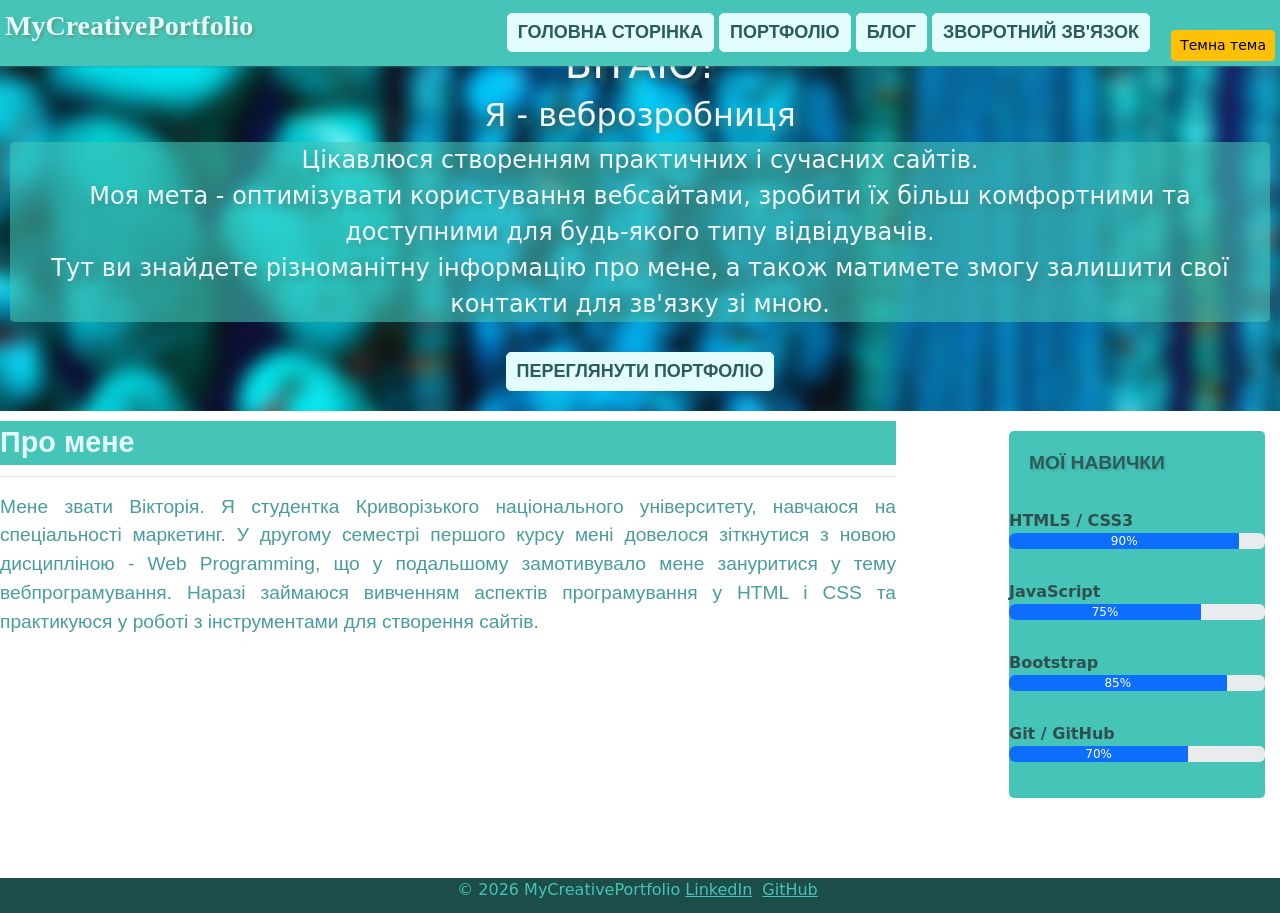
==== index.html @ a7bdbd1d "creativeportfoliojava" ====
<!DOCTYPE html>
<html lang="ua">
<head>
    <meta charset="utf-8">
    <meta name="author" content="Волкова Вікторія Григорівна">
    <meta name="description" content="Мій перший вебсайт-портфоліо">
    <meta name="keywords" content="Перший вебсайт, веброзробник початківець, вебпортфоліо, креативне портфоліо">
    <title>CreativePotfolio</title>
    <link href="https://cdn.jsdelivr.net/npm/bootstrap@5.3.0/dist/css/bootstrap.min.css" rel="stylesheet">
    <link rel="stylesheet" href="css/style.css">
</head>
<body>
    <div id="loader" class="loader-container">
        <div class="spinner"></div>
        <p>Завантаження...</p>
    </div>
    <div class="wrapper">
        <header>
            <span class="logo">MyCreativePortfolio</span>
            <nav>
                <a href="index.html" target="_self" class="firstbutton">Головна сторінка</a>
                <a href="portfolio.html" target="_self" class="secondbutton">Портфоліо</a>
                <a href="blog.html" target="_self" class="thirdbutton">Блог</a>
                <a href="contact.html" target="_self" class="fourthbutton">Зворотний зв'язок</a>
                <button id="themeToggle" class="btn btn-warning btn-sm ms-3">Темна тема</button>
            </nav>
        </header>

        <main>
            <h1>Вітаю!</h1>
            <h2>Я - веброзробниця</h2>
            <div class="maininfo"> Цікавлюся створенням практичних і сучасних сайтів. <br> Моя мета - оптимізувати користування вебсайтами, зробити їх більш комфортними та доступними для будь-якого типу відвідувачів. <br> Тут ви знайдете різноманітну інформацію про мене, а також матимете змогу залишити свої контакти для зв'язку зі мною.</div>
            <a href="portfolio.html" target="_self" class="fifthbutton">Переглянути портфоліо</a>
        </main>
        <div class="myskills">
            <h3 class="firstp">Мої навички</h3>
            <div id="skillsList"></div>
        </div>

        <div class="firstelement">
            <p class="thirdp">Про мене</p>
            <hr>
            <p class="abtmeparagraph">Мене звати Вікторія. Я студентка Криворізького національного університету, навчаюся на спеціальності маркетинг.
У другому семестрі першого курсу мені довелося зіткнутися з новою дисципліною - Web Programming, що у подальшому замотивувало мене зануритися у тему вебпрограмування.
Наразі займаюся вивченням аспектів програмування у HTML і CSS та практикуюся у роботі з інструментами для створення сайтів.</p>
        </div>
    </div>

    <div class="popup-banner">
        <p>Доступні оновлення на сторінці портфоліо!</p>
        <a href="portfolio.html" class="popup-btn">Переглянути</a>
    </div>
    <footer>
    <p class="copyright">&copy; 2026 MyCreativePortfolio</p>
    <p class="links"><a href="https://ua.linkedin.com/in/viktoria-volkova-a5588b3b1">LinkedIn</a></p>
    <p class="links"><a href="https://github.com/vivicavolkova990">GitHub</a></p>
    </footer>
    <button id="scrollTopBtn" class="scroll-top-btn" title="Прокрутити нагору">↑</button>
    <script src="https://cdn.jsdelivr.net/npm/bootstrap@5.3.0/dist/js/bootstrap.bundle.min.js"></script>
    <script src="js/main.js"></script>
</body>
</html>
---- css/style.css ----
html, body {
    height: 100%;
    margin: 0;
}
body{
    background-color: rgb(237, 252, 253);
    display: flex;
    flex-direction: column;
}
.wrapper{
    flex: 1;
}
header{
    background-color: rgb(70, 196, 183);
    justify-content: space-between;
    display: flex;
    position: fixed;
    width: 100%;
    top: -10px;
    left: 0px;
    padding: 5px;
    margin: 10px 0px 20px;
    box-shadow: 1px 1px 2px  rgba(64, 131, 120, 0.582);
    z-index: 10;
}
.logo{
    font-family: 'Times New Roman', Times, serif;
    font-weight: bolder;
    font-size: 175%;
    color: rgb(227, 253, 255);
    text-shadow: 2px 2px 3px  rgba(100, 130, 90, 0.582);
    display: inline-block;
}
.firstbutton{
    border-radius: 5px;
    border-style:solid;
    border-width: 1.2px;
    border-color: rgb(227, 253, 255);
    background-color: rgb(227, 253, 255);
    color: rgb(43, 91, 91);
    text-decoration: none;
     font-family: 'Segoe UI', Tahoma, Geneva, Verdana, sans-serif;
     font-weight: bolder;
     font-size: large;
     text-transform: uppercase;
     padding: 5px 10px;   
    display: inline-block;
    transition: background-color 0.3s ease,
color 0.3s ease,
box-shadow 0.3s ease;
}
.firstbutton:hover{
    background: rgb(45, 117, 117);
    color: rgb(227, 253, 255);
    position: relative;
    top: 1px;
}
.firstbutton:active{
background-color: rgb(31, 51, 29);
transform: translateY(2px);
}
.secondbutton{
    border-radius: 5px;
    border-style:solid;
    border-width: 1.2px;
    border-color: rgb(227, 253, 255);
    background-color: rgb(227, 253, 255);
    color: rgb(43, 91, 91);
    text-decoration: none;
     font-family: 'Segoe UI', Tahoma, Geneva, Verdana, sans-serif;
     font-weight: bolder;
     font-size: large;
     text-transform: uppercase;
     padding: 5px 10px;   
    display: inline-block;
    transition: background-color 0.3s ease,
    color 0.3s ease,
    box-shadow 0.3s ease;
}
.secondbutton:hover{
    background: rgb(45, 117, 117);
    color: rgb(227, 253, 255);
    position: relative;
    top: 1px;
}
.secondbutton:active{
background-color: rgb(31, 51, 29);
transform: translateY(2px);
}
.thirdbutton{
    border-radius: 5px;
    border-style:solid;
    border-width: 1.2px;
    border-color: rgb(227, 253, 255);
    background-color: rgb(227, 253, 255);
    color: rgb(43, 91, 91);
    text-decoration: none;
     font-family: 'Segoe UI', Tahoma, Geneva, Verdana, sans-serif;
     font-weight: bolder;
     font-size: large;
     text-transform: uppercase;
     padding: 5px 10px;   
    display: inline-block;
    transition: background-color 0.3s ease,
    color 0.3s ease,
    box-shadow 0.3s ease;
}
.thirdbutton:hover{
    background: rgb(45, 117, 117);
    color: rgb(227, 253, 255);
    position: relative;
    top: 1px;
}
.thirdbutton:active{
background-color: rgb(31, 51, 29);
transform: translateY(2px);
}
.fourthbutton{
    border-radius: 5px;
    border-style:solid;
    border-width: 1.2px;
    border-color: rgb(227, 253, 255);
    background-color: rgb(227, 253, 255);
    color: rgb(43, 91, 91);
    text-decoration: none;
     font-family:'Segoe UI', Tahoma, Geneva, Verdana, sans-serif;
     font-weight: bolder;
     font-size: large;
     text-transform: uppercase;
     padding: 5px 10px;   
    display: inline-block;
    transition: background-color 0.3s ease,
    color 0.3s ease,
    box-shadow 0.3s ease;
}
.fourthbutton:hover{
    background: rgb(45, 117, 117);
    color: rgb(227, 253, 255);
    position: relative;
    top: 1px;
}
.fourthbutton:active{
background-color: rgb(31, 51, 29);
transform: translateY(2px);
}
main {
    position: relative;
    text-align: center;
    padding: 20px;
    margin: 20px -10px 20px;
    min-height: 35vh;
    overflow: hidden;
    flex: 1;
}
main::before {
    content: "";
    position: absolute;
    inset: 0;
    background-image: url("../images/background.jpg");
    background-size: cover;
    background-position: center;
    background-repeat: no-repeat;
    filter: blur(8px);
    transform: scale(1.1);
    z-index: -1;
}
h1{
    color: aliceblue;
    text-transform: uppercase;
    font-size: 250%;
    text-shadow: 5px 5px 5px  rgba(64, 131, 120, 0.582);
}
h2{
    color: aliceblue;
    font-size: 200%;
   text-shadow: 5px 5px 5px  rgba(64, 131, 120, 0.582);
}
.maininfo{
    color: aliceblue;
    background-color: rgba(70, 196, 183, 0.582);
    font-size: 150%;
   text-shadow: 5px 5px 5px  rgba(64, 131, 120, 0.582);   
   border-radius: 5px;
}
@keyframes fadeInDown {
0% {
opacity: 0;
transform: translateY(-30px);
}
100% {
opacity: 1;
transform: translateY(0);
}
}
main h1 {
animation: fadeInDown 1s ease-out;
}
main::before {
animation: fadeInDown 1s ease-out;   
}
main h2 {
animation: fadeInDown 1s ease-out 0.4s both;
}
.maininfo{
animation: fadeInDown 1s ease-out 0.6s both;
}
.fifthbutton{
animation: fadeInDown 1s ease-out 0.8s both;    
}
@keyframes fadeIn {
0% {
opacity: 0;
}
100% {
opacity: 100;
}
}
.myskills{
animation: fadeIn 1s ease-out 0.8s both;
}
.thirdp{
animation: fadeIn 1s ease-out 0.8s both;
}
.abtmeparagraph{
animation: fadeIn 1s ease-out 0.8s both;    
}

.fifthbutton{
    border-radius: 5px;
    border-style:solid;
    border-width: 1.2px;
    border-color: rgb(227, 253, 255);
    background-color: rgb(227, 253, 255);
    color: rgb(43, 91, 91);
    text-decoration: none;
     font-family: 'Segoe UI', Tahoma, Geneva, Verdana, sans-serif;
     font-weight: bolder;
     font-size: large;
     text-transform: uppercase;
     padding: 5px 10px;   
    display: inline-block;
    margin-top: 30px;
    transition: background-color 0.3s ease,
    color 0.3s ease,
    box-shadow 0.3s ease;
}
.fifthbutton:hover{
    background: rgb(45, 117, 117);
    color: rgb(227, 253, 255);
    position: relative;
    top: 1px;
}
.fifthbutton:active{
background-color: rgb(31, 51, 29);
transform: translateY(2px);
}
.myskills{  
    background-color: rgb(70, 196, 183);
    border-radius: 5px;
    width: fit-content;
    display: inline-block;
    float: right;
    margin: 0px 15px 10px;
    width: 20%;
    padding-bottom: 20px;
}  
.firstp{
color: rgb(43, 91, 91);
font-family: 'Segoe UI', Tahoma, Geneva, Verdana, sans-serif;
font-weight: bolder;
font-size: 120%;
text-shadow: 2px 2px 2px  rgba(64, 131, 120, 0.363);
margin: 20px 20px;
text-transform: uppercase;
}
.skill{
  color: rgb(227, 253, 255);
    font-family: "Times New Roman", Times, serif;
    font-size: normal;
    font-weight: bold;
    border-radius: 15px;
    background: rgb(43, 91, 91);
      padding: 5px 10px;
      margin: 10px;
    width: 100px;
    height: 20px;
        text-shadow: 2px 2px 4px rgba(2, 60, 51, 0.412);
    display:flex;
    transition: background-color 0.3s ease,
    color 0.3s ease,
    box-shadow 0.3s ease;
}
.skill:hover{
  background: rgb(227, 253, 255);
  color: rgb(43, 91, 91);
  box-shadow: none;
  position: relative;
  top: 1px;
}
.firstelement{
color: rgb(74, 156, 156);
font-family: 'Segoe UI', Tahoma, Geneva, Verdana, sans-serif;
font-weight: normal;
font-size: 120%;
display: inline-block;
width: 70%;
text-decoration: none;
text-align: justify;
}
.linkss{
    color:rgb(74, 156, 156) ;
}
.linkss:hover{
    color:rgb(38, 80, 80) ;
}
.thirdp{
color: rgb(227, 253, 255);
font-family: 'Segoe UI', Tahoma, Geneva, Verdana, sans-serif;
font-weight: bolder;
font-size: 150%;
margin-top: -10px;
margin-bottom: -5px;
background-color: rgb(70, 196, 183);
text-align: justify;
}
footer{
    background-color: rgb(28, 77, 72);
    color: rgb(70, 196, 183);
display: flex;
justify-content: center; 
margin-top: 70px;
margin-bottom: -10px;
height: 35px;
width: 100%;
}
footer a{
    color: rgb(70, 196, 183);
    margin: 5px 5px;
}
footer a:hover{
    color: rgb(0, 0, 0);
    top: 1;
}
.portfolio{
    width: 90%;
    max-width: 1100px;
    margin: 50px auto;
}
.portfolio h1{
    text-align: center;
    margin-bottom: 40px;
    color: rgb(43, 91, 91);
    text-shadow: 2px 2px 2px rgba(25, 54, 54, 0.375);
    animation: fadeInDown 1s ease-out 0.2s both;  
}
.card{
    display: flex;
    align-items: center;
    background: rgba(70, 196, 183, 0.304);
    border-radius: 15px;
    border-style: solid;
    border-width: 2px;
    border-color: aliceblue;
    overflow: hidden;
    box-shadow: 1px 2px 2px rgba(25, 54, 54, 0.375);
    margin-bottom: 30px;
    transition: transform 0.3s ease, box-shadow 0.3s ease;
    animation: fadeIn 1s ease-out 0.8s both;  
    
}
.card:hover{
   border-color: rgba(25, 54, 54, 0.375);
   transform: translateY(2px);
}
.card p{
color: rgb(25, 54, 54) ;
margin-left: 5px;
margin-top: -25px;
font-family: 'Segoe UI', Tahoma, Geneva, Verdana, sans-serif;
    font-weight: normal;
}
.card h2{
    text-align: left;
    color: rgb(43, 91, 91);
    text-shadow: 1px 2px rgba(25, 54, 54, 0.375);
    margin-left: 10px;
    font-family: 'Segoe UI', Tahoma, Geneva, Verdana, sans-serif;
    font-weight: bolder;
    text-transform: uppercase;
}
.card-image{
    width: 40%;
    height: 200px;
    background-size: cover;
    background-position: center;
    position:relative;
}
.overlay{
    position:absolute;
    top:0;
    left:0;
    width:100%;
    height:100%;
    display:flex;
    justify-content:center;
    align-items:center;
    background:rgba(0,0,0,0.4);
    opacity:0;
    transition:0.3s;
}

.card-image:hover .overlay{
    opacity:1;
}

.details-btn{
    background:#f4f8f9;
    padding:10px 20px;
    border-radius:8px;
    text-decoration:none;
    font-weight:bold;
    color: #092b22;
}
.details-btn:hover{
    background-color: #092b22;
    color: #f4f8f9;
    transform: translateY(2px);
}
.blog{
 background-image: url("../images/background1.png");
}

.dashboard{
 background-image: url("../images/background2.avif");
}

.artist{ 
    background-image: url("../images/background3.avif");
}
.card-content{
    width: 60%;
    padding: 30px;
}
.blog-section h1{
    text-align: center;
    margin-top: 60px;
    color: rgb(43, 91, 91);
    text-shadow: 2px 2px 2px rgba(25, 54, 54, 0.375);
    animation: fadeInDown 1s ease-out 0.2s both;  
}
.blog-section{
    padding: 50px 0px;
}
.blog-layout {
    display: flex;
    gap: 30px;
}
.posts{
    flex: 3;
}
.post-card{
    background: rgba(70, 196, 183, 0.304);
    border-radius: 15px;
    border-style: solid;
    border-width: 2px;
    border-color: aliceblue;
    padding: 25px;
    margin-bottom: 25px;
    box-shadow: 2px 2px 2px rgba(0,0,0,0.05);
    transition: transform 0.3s ease, box-shadow 0.3s ease;
    animation: fadeIn 1s ease-out 0.8s both;  
}
.post-card:hover{
    transform: translateY(-4px);
    box-shadow: 2px 2px 2px rgba(0,0,0,0.08);
    border-color: rgba(25, 54, 54, 0.375);
}
.post-card .date{
    font-size: 14px;
    color: rgb(97, 115, 109);
}
.post-card h2{
    margin: 10px 0;
    text-align: left;
    color: rgb(43, 91, 91);
    text-shadow: 1px 2px rgba(25, 54, 54, 0.375);
    font-family: 'Segoe UI', Tahoma, Geneva, Verdana, sans-serif;
    font-weight: bolder;

}
.post-card p{
    margin-bottom: 15px;
    line-height: 1.6;
    color: rgb(25, 54, 54);
}
.post-card a{
    text-decoration: none;
    color: #3b6ea5;
    font-weight: bold;
}
.sidebar{
    flex: 1;
}
.sidebar-card{
    background: rgb(43, 91, 91);
    color: aliceblue;
    padding: 20px;
    border-radius: 12px;
    border-style: solid;
    border-width: 2px;
    border-color: #092b22;
    margin-bottom: 25px;
    box-shadow: 0px 6px 15px rgba(24, 50, 43, 0.05);
    animation: fadeInDown 1s ease-out 0.8s both;  
}
.sidebar-card h3{
    margin-bottom: 15px;
    border-bottom: 2px solid #092b22;
    padding-bottom: 5px;
}
.sidebar-card ul{
    list-style: none;
}
.sidebar-card li{
    margin-bottom: 10px;
    color: rgb(177, 184, 189);
    cursor: pointer;
}
.sidebar-card li:hover{
    color: rgb(21, 44, 44);
    top: 1px;
}
.contact-section{
    text-align: center;
    padding: 50px 20px;
}
.contact-section h1{
     text-align: center;
    margin-top: 60px;
    color: rgb(43, 91, 91);
    text-shadow: 2px 2px 2px rgba(25, 54, 54, 0.375);
    animation: fadeInDown 1s ease-out 0.2s both;  
}
@keyframes fadeInUp {
0% {
opacity: 0;
transform: translateY(30px);
}
100% {
opacity: 100;
transform: translateY(0px);
}
}
.contact-card{
    background-color: #f4f8f9;
    max-width: 500px;
    margin: auto;
    padding: 30px;
    border-radius: 15px;
    box-shadow: 0 5px 15px rgba(0,0,0,0.1);
    animation: fadeInUp 1s ease;
}
form{
    display: flex;
    flex-direction: column;
    text-align: left;
}
label{
    margin-top: 15px;
    font-weight: bold;
    color: #2f4f4f;
}
input,
select,
textarea{
    margin-top: 5px;
    padding: 10px;
    border-radius: 8px;
    border: 1px solid #cfdede;
    font-size: 14px;
    transition: 0.3s;
}
input:focus,
select:focus,
textarea:focus{
    outline: none;
    border-color: #3fb3a9;
    box-shadow: 0 0 8px rgba(63,179,169,0.5);
}
textarea{
    resize: none;
    height: 100px;
}
button {
    margin-top: 25px;
    padding: 12px;
    background-color: #3fb3a9;
    color: white;
    border: none;
    border-radius: 10px;
    font-size: 16px;
    font-weight: bold;
    transition: 0.3s;
}
button:hover {
    background-color: #2f8f87;
    transform: translateY(-3px);
}
button:active {
       background-color: rgba(63,179,169,0.5); 
}
@keyframes popupShow {
0% { opacity: 0; transform: translateY(0px); }
15% { opacity: 0; transform: translateY(20px); }
85% { opacity: 1; transform: translateY(0); }
100% { opacity: 0; transform: translateY(20px); }
}
.popup-banner {
position: fixed;
bottom: 20px; left: 50%;
transform: translateX(-50%);
animation: popupShow 5s ease forwards;
    position: fixed;
    bottom: 25px;
    left: 0;
    right: 0;
    margin: auto;
    width: fit-content;
    transform: translateX(-50%);
    background: rgba(72, 179, 170, 0.95);
    color: white;
    padding: 15px 30px;
    border-radius: 12px;
    font-size: 16px;
    text-align: center;
    box-shadow: 0 6px 20px rgba(0,0,0,0.2);
    display: flex;
    align-items: center;
    gap: 15px;

}
.popup-btn{
    background: white;
    color: #2f6f73;
    padding: 6px 14px;
    border-radius: 6px;
    text-decoration: none;
    font-weight: bold;
    transition: 0.3s;
}
.popup-btn:hover{
    background: #0f2725;
    color: #f4f8f9;
    transform: translateY(2px);
}
body {
    background-color: #ffffff;
    color: #333333;
    transition: all 0.3s ease;
}
body.dark-theme {
    background-color: #1a1a1a;
    color: #ffffff;
}
body.dark-theme header {
    background-color: #2c2c2c !important;
}
body.dark-theme .card,
body.dark-theme .post-card,
body.dark-theme .contact-card,
body.dark-theme .sidebar-card {
    background-color: #2c2c2c;
    color: #ffffff;
    border-color: #444;
}
body.dark-theme footer {
    background-color: #2c2c2c !important;
}
body.dark-theme .firstbutton,
body.dark-theme .secondbutton,
body.dark-theme .thirdbutton,
body.dark-theme .fourthbutton,
body.dark-theme .fifthbutton {
    background-color: #444;
    border-color: #666;
    color: #eee;
}
body.dark-theme .firstbutton:hover{
    background-color: #666;
    color: #fff;
}
body.dark-theme .skill {
    background-color: #444;
    color: #eee;
}
body.dark-theme .error-message {
    color: #ff6b6b;
}

.scroll-top-btn {
    position: fixed;
    bottom: 30px;
    right: 30px;
    display: none;
    width: 50px;
    height: 50px;
    background-color: #2E75B6;
    color: white;
    border: none;
    border-radius: 50%;
    font-size: 24px;
    cursor: pointer;
    z-index: 1000;
    transition: all 0.3s ease;
}
.scroll-top-btn:hover {
    background-color: #D4A843;
    transform: translateY(-5px);
}
.loader-container {
    position: fixed;
    top: 0;
    left: 0;
    width: 100%;
    height: 100%;
    background: rgba(255,255,255,0.9);
    display: flex;
    flex-direction: column;
    justify-content: center;
    align-items: center;
    z-index: 9999;
}
body.dark-theme .loader-container {
    background: rgba(0,0,0,0.9);
}
.spinner {
    width: 50px;
    height: 50px;
    border: 5px solid #ccc;
    border-top: 5px solid #2E75B6;
    border-radius: 50%;
    animation: spin 1s linear infinite;
}
@keyframes spin {
    to { transform: rotate(360deg); }
}
.error-message {
    color: red;
    font-size: 14px;
    margin-top: 4px;
}
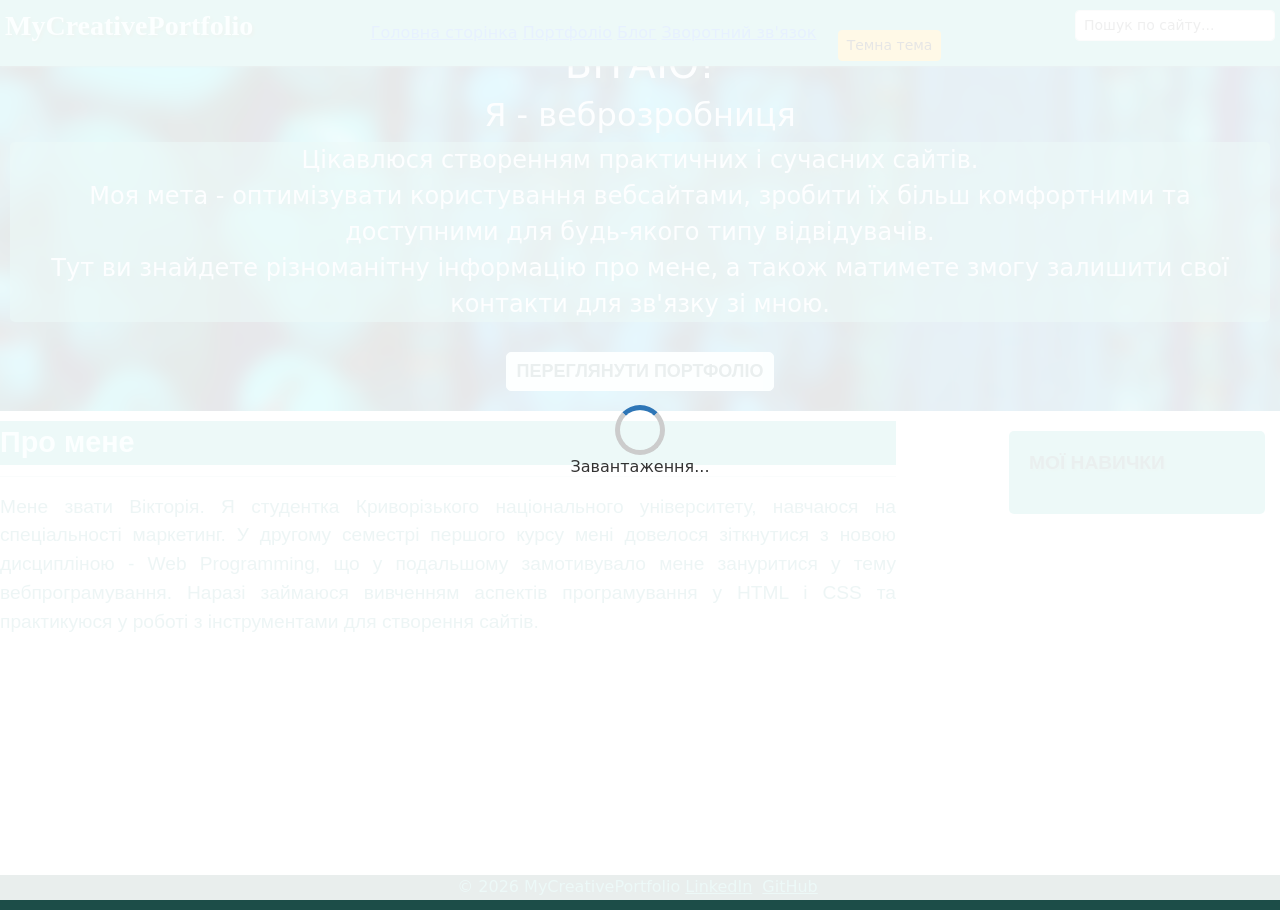
==== commit 30429b71: "Basic concepts of DOM" ====
--- a/index.html
+++ b/index.html
@@ -15,17 +15,19 @@
         <p>Завантаження...</p>
     </div>
     <div class="wrapper">
-        <header>
-            <span class="logo">MyCreativePortfolio</span>
-            <nav>
-                <a href="index.html" target="_self" class="firstbutton">Головна сторінка</a>
-                <a href="portfolio.html" target="_self" class="secondbutton">Портфоліо</a>
-                <a href="blog.html" target="_self" class="thirdbutton">Блог</a>
-                <a href="contact.html" target="_self" class="fourthbutton">Зворотний зв'язок</a>
-                <button id="themeToggle" class="btn btn-warning btn-sm ms-3">Темна тема</button>
-            </nav>
-        </header>
-
+<header>
+  <span class="logo">MyCreativePortfolio</span>
+  <nav>
+    <a href="index.html">Головна сторінка</a>
+    <a href="portfolio.html">Портфоліо</a>
+    <a href="blog.html">Блог</a>
+    <a href="contact.html">Зворотний зв'язок</a>
+    <button id="themeToggle" class="btn btn-warning btn-sm ms-3">Темна тема</button>
+  </nav>
+  <form class="d-flex ms-3">
+    <input class="form-control form-control-sm me-2" type="search" id="siteSearch" placeholder="Пошук по сайту...">
+  </form>
+</header>
         <main>
             <h1>Вітаю!</h1>
             <h2>Я - веброзробниця</h2>
--- a/css/style.css
+++ b/css/style.css
@@ -748,4 +748,59 @@
     color: red;
     font-size: 14px;
     margin-top: 4px;
+}
+.lightbox-overlay {
+  position: fixed;
+  top: 0; left: 0;
+  width: 100%; height: 100%;
+  background: rgba(0, 0, 0, 0.85);
+  display: flex;
+  align-items: center;
+  justify-content: center;
+  z-index: 2000;
+}
+.lightbox-content {
+  background: white;
+  border-radius: 12px;
+  max-width: 600px;
+  width: 90%;
+  overflow: hidden;
+  position: relative;
+  animation: fadeIn 0.3s ease;
+}
+.lightbox-content img {
+  width: 100%;
+  max-height: 400px;
+  object-fit: cover;
+}
+.lightbox-close {
+  position: absolute;
+  top: 10px; right: 15px;
+  font-size: 28px;
+  color: white;
+  cursor: pointer;
+  background: rgba(0,0,0,0.5);
+  width: 36px; height: 36px;
+  border-radius: 50%;
+  display: flex;
+  align-items: center;
+  justify-content: center;
+}
+.lightbox-nav {
+  display: flex;
+  justify-content: space-between;
+  padding: 12px 16px;
+}
+.lightbox-nav button {
+  padding: 6px 20px;
+  border: 2px solid #2E75B6;
+  border-radius: 6px;
+  background: white;
+  color: #2E75B6;
+  cursor: pointer;
+  font-weight: 600;
+}
+.lightbox-nav button:hover {
+  background: #2E75B6;
+  color: white;
 }
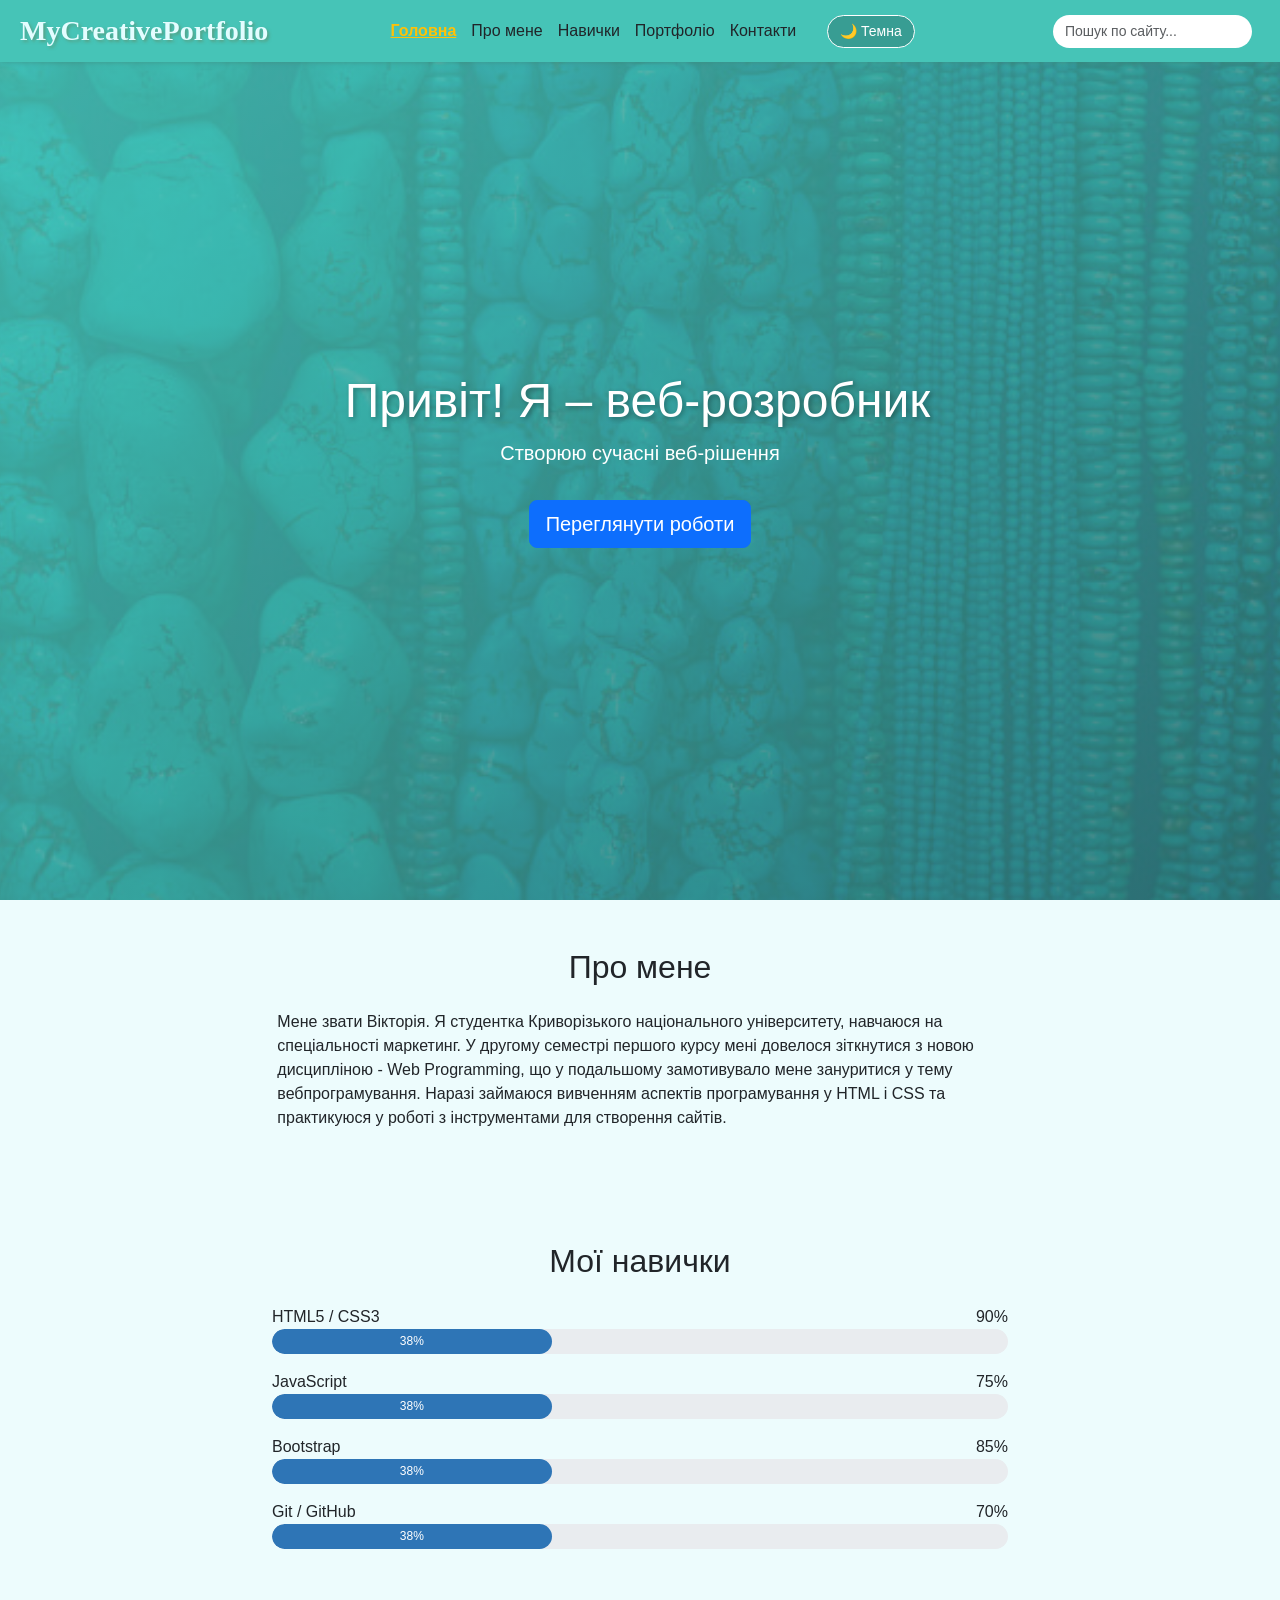
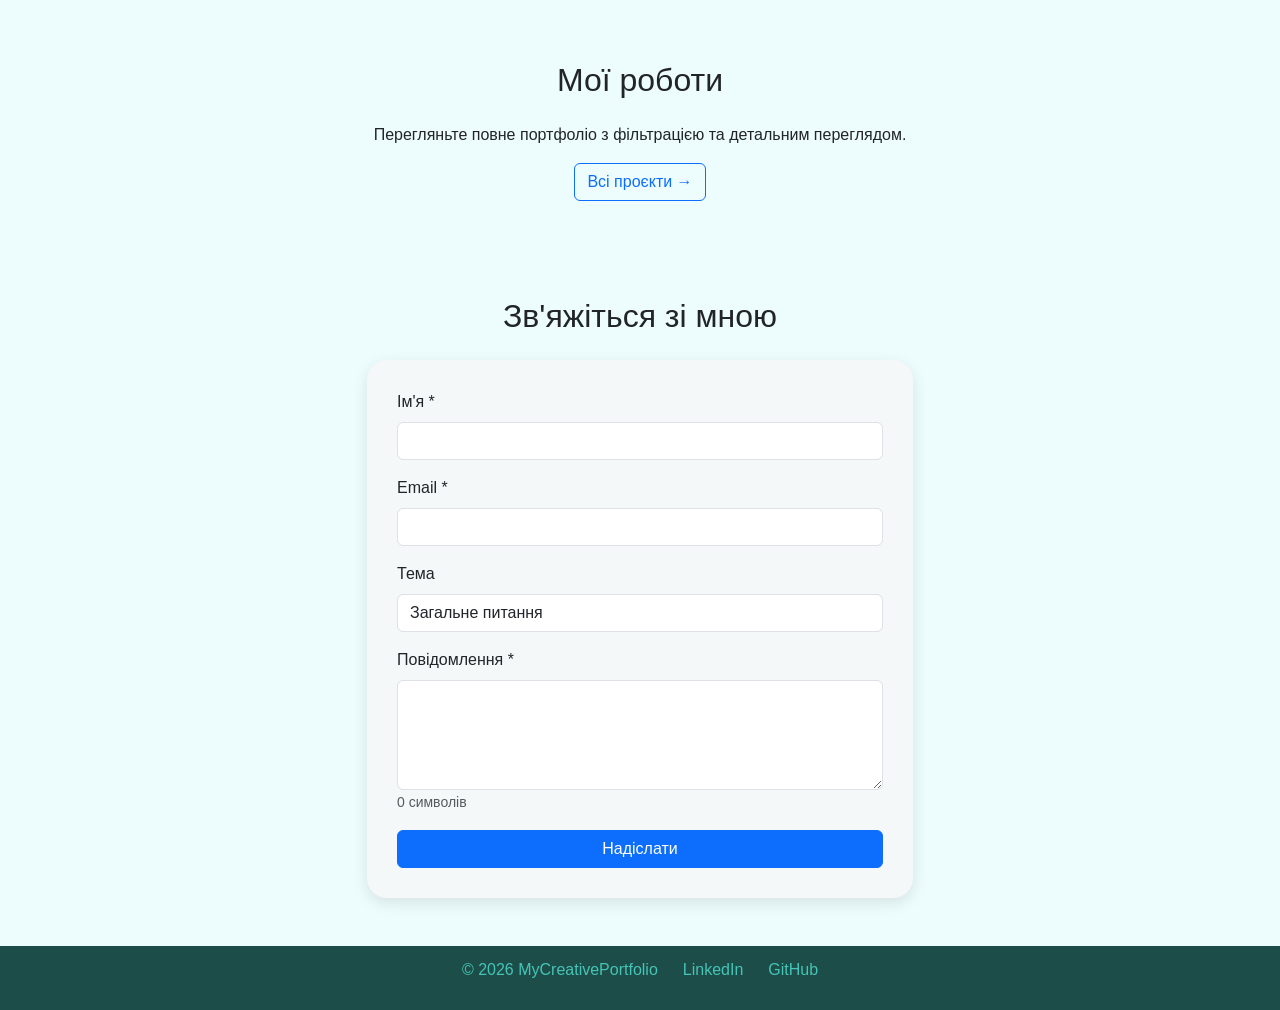
==== commit e0435dbf: "modified site according to lab #7" ====
--- a/index.html
+++ b/index.html
@@ -5,7 +5,7 @@
     <meta name="author" content="Волкова Вікторія Григорівна">
     <meta name="description" content="Мій перший вебсайт-портфоліо">
     <meta name="keywords" content="Перший вебсайт, веброзробник початківець, вебпортфоліо, креативне портфоліо">
-    <title>CreativePotfolio</title>
+    <title>CreativePortfolio</title>
     <link href="https://cdn.jsdelivr.net/npm/bootstrap@5.3.0/dist/css/bootstrap.min.css" rel="stylesheet">
     <link rel="stylesheet" href="css/style.css">
 </head>
@@ -15,50 +15,142 @@
         <p>Завантаження...</p>
     </div>
     <div class="wrapper">
-<header>
-  <span class="logo">MyCreativePortfolio</span>
-  <nav>
-    <a href="index.html">Головна сторінка</a>
-    <a href="portfolio.html">Портфоліо</a>
-    <a href="blog.html">Блог</a>
-    <a href="contact.html">Зворотний зв'язок</a>
-    <button id="themeToggle" class="btn btn-warning btn-sm ms-3">Темна тема</button>
-  </nav>
-  <form class="d-flex ms-3">
-    <input class="form-control form-control-sm me-2" type="search" id="siteSearch" placeholder="Пошук по сайту...">
-  </form>
-</header>
+        <header>
+            <span class="logo">MyCreativePortfolio</span>
+            <nav>
+                <a class="nav-link" href="#hero">Головна</a>
+                <a class="nav-link" href="#about">Про мене</a>
+                <a class="nav-link" href="#skills">Навички</a>
+                <a class="nav-link" href="#portfolio">Портфоліо</a>
+                <a class="nav-link" href="#contact">Контакти</a>
+                <button id="themeToggle" class="btn btn-outline-light btn-sm ms-3">🌓 Тема</button>
+            </nav>
+            <form class="d-flex ms-3">
+                <input class="form-control form-control-sm me-2" type="search" id="siteSearch" placeholder="Пошук по сайту...">
+            </form>
+        </header>
+
         <main>
-            <h1>Вітаю!</h1>
-            <h2>Я - веброзробниця</h2>
-            <div class="maininfo"> Цікавлюся створенням практичних і сучасних сайтів. <br> Моя мета - оптимізувати користування вебсайтами, зробити їх більш комфортними та доступними для будь-якого типу відвідувачів. <br> Тут ви знайдете різноманітну інформацію про мене, а також матимете змогу залишити свої контакти для зв'язку зі мною.</div>
-            <a href="portfolio.html" target="_self" class="fifthbutton">Переглянути портфоліо</a>
+            <section id="hero" class="hero-section hidden">
+                <div class="container text-center">
+                    <h1>Привіт! Я – <span id="typingText"></span><span class="typing-cursor"></span></h1>
+                    <p class="lead">Створюю сучасні веб-рішення</p>
+                    <a href="#portfolio" class="btn btn-primary btn-lg mt-3">Переглянути роботи</a>
+                </div>
+            </section>
+            <section id="about" class="about-section container py-5 hidden">
+                <h2 class="text-center mb-4">Про мене</h2>
+                <div class="row">
+                    <div class="col-md-8 mx-auto">
+                        <p>Мене звати Вікторія. Я студентка Криворізького національного університету, навчаюся на спеціальності маркетинг. У другому семестрі першого курсу мені довелося зіткнутися з новою дисципліною - Web Programming, що у подальшому замотивувало мене зануритися у тему вебпрограмування. Наразі займаюся вивченням аспектів програмування у HTML і CSS та практикуюся у роботі з інструментами для створення сайтів.</p>
+                    </div>
+                </div>
+            </section>
+            <section id="skills" class="skills-section py-5 hidden">
+                <div class="container">
+                    <h2 class="text-center mb-4">Мої навички</h2>
+                    <div class="row justify-content-center">
+                        <div class="col-md-8">
+                            <div class="skill-item mb-3">
+                                <div class="d-flex justify-content-between">
+                                    <span>HTML5 / CSS3</span>
+                                    <span class="skill-percent">90%</span>
+                                </div>
+                                <div class="progress">
+                                    <div class="progress-bar" data-target="90" style="width: 0%">0%</div>
+                                </div>
+                            </div>
+                            <div class="skill-item mb-3">
+                                <div class="d-flex justify-content-between">
+                                    <span>JavaScript</span>
+                                    <span class="skill-percent">75%</span>
+                                </div>
+                                <div class="progress">
+                                    <div class="progress-bar" data-target="75" style="width: 0%">0%</div>
+                                </div>
+                            </div>
+                            <div class="skill-item mb-3">
+                                <div class="d-flex justify-content-between">
+                                    <span>Bootstrap</span>
+                                    <span class="skill-percent">85%</span>
+                                </div>
+                                <div class="progress">
+                                    <div class="progress-bar" data-target="85" style="width: 0%">0%</div>
+                                </div>
+                            </div>
+                            <div class="skill-item mb-3">
+                                <div class="d-flex justify-content-between">
+                                    <span>Git / GitHub</span>
+                                    <span class="skill-percent">70%</span>
+                                </div>
+                                <div class="progress">
+                                    <div class="progress-bar" data-target="70" style="width: 0%">0%</div>
+                                </div>
+                            </div>
+                        </div>
+                    </div>
+                </div>
+            </section>
+            <section id="portfolio" class="portfolio-section py-5 hidden">
+                <div class="container text-center">
+                    <h2 class="mb-4">Мої роботи</h2>
+                    <p>Перегляньте повне портфоліо з фільтрацією та детальним переглядом.</p>
+                    <a href="portfolio.html" class="btn btn-outline-primary">Всі проєкти →</a>
+                </div>
+            </section>
+            <section id="contact" class="contact-section py-5 hidden">
+                <div class="container">
+                    <h2 class="text-center mb-4">Зв'яжіться зі мною</h2>
+                    <div class="row justify-content-center">
+                        <div class="col-md-6">
+                            <div class="contact-card">
+                                <form id="contactForm" onsubmit="return validateForm()">
+                                    <div class="mb-3">
+                                        <label class="form-label">Ім'я *</label>
+                                        <input type="text" class="form-control" id="name" required>
+                                        <div class="error-message" id="nameError"></div>
+                                    </div>
+                                    <div class="mb-3">
+                                        <label class="form-label">Email *</label>
+                                        <input type="email" class="form-control" id="email" required>
+                                        <div class="error-message" id="emailError"></div>
+                                    </div>
+                                    <div class="mb-3">
+                                        <label class="form-label">Тема</label>
+                                        <select class="form-control" id="topic">
+                                            <option>Загальне питання</option>
+                                            <option>Співпраця</option>
+                                            <option>Консультація</option>
+                                        </select>
+                                    </div>
+                                    <div class="mb-3">
+                                        <label class="form-label">Повідомлення *</label>
+                                        <textarea class="form-control" id="message" rows="4" onkeyup="countCharacters()" required></textarea>
+                                        <small id="charCount" class="text-muted">0 символів</small>
+                                        <div class="error-message" id="messageError"></div>
+                                    </div>
+                                    <button type="submit" class="btn btn-primary w-100">Надіслати</button>
+                                </form>
+                                <div id="successMessage" class="alert alert-success mt-3" style="display:none;">Дякуємо! Ваше повідомлення надіслано.</div>
+                            </div>
+                        </div>
+                    </div>
+                </div>
+            </section>
         </main>
-        <div class="myskills">
-            <h3 class="firstp">Мої навички</h3>
-            <div id="skillsList"></div>
-        </div>
-
-        <div class="firstelement">
-            <p class="thirdp">Про мене</p>
-            <hr>
-            <p class="abtmeparagraph">Мене звати Вікторія. Я студентка Криворізького національного університету, навчаюся на спеціальності маркетинг.
-У другому семестрі першого курсу мені довелося зіткнутися з новою дисципліною - Web Programming, що у подальшому замотивувало мене зануритися у тему вебпрограмування.
-Наразі займаюся вивченням аспектів програмування у HTML і CSS та практикуюся у роботі з інструментами для створення сайтів.</p>
-        </div>
     </div>
 
-    <div class="popup-banner">
-        <p>Доступні оновлення на сторінці портфоліо!</p>
-        <a href="portfolio.html" class="popup-btn">Переглянути</a>
-    </div>
     <footer>
-    <p class="copyright">&copy; 2026 MyCreativePortfolio</p>
-    <p class="links"><a href="https://ua.linkedin.com/in/viktoria-volkova-a5588b3b1">LinkedIn</a></p>
-    <p class="links"><a href="https://github.com/vivicavolkova990">GitHub</a></p>
+        <p class="copyright">&copy; 2026 MyCreativePortfolio</p>
+        <p class="links"><a href="https://ua.linkedin.com/in/viktoria-volkova-a5588b3b1">LinkedIn</a></p>
+        <p class="links"><a href="https://github.com/vivicavolkova990">GitHub</a></p>
     </footer>
     <button id="scrollTopBtn" class="scroll-top-btn" title="Прокрутити нагору">↑</button>
     <script src="https://cdn.jsdelivr.net/npm/bootstrap@5.3.0/dist/js/bootstrap.bundle.min.js"></script>
+    <script src="js/storage.js"></script>
+    <script src="js/scroll-reveal.js"></script>
+    <script src="js/smooth-scroll.js"></script>
+    <script src="js/typing.js"></script>
     <script src="js/main.js"></script>
 </body>
 </html>
--- a/css/style.css
+++ b/css/style.css
@@ -1,702 +1,248 @@
+/* ============================================
+   Глобальні стилі та скидання
+   ============================================ */
+* {
+    margin: 0;
+    padding: 0;
+    box-sizing: border-box;
+}
+
 html, body {
     height: 100%;
-    margin: 0;
-}
-body{
+}
+
+body {
     background-color: rgb(237, 252, 253);
     display: flex;
     flex-direction: column;
-}
-.wrapper{
+    font-family: 'Segoe UI', Tahoma, Geneva, Verdana, sans-serif;
+    line-height: 1.5;
+    transition: background-color 0.3s ease, color 0.3s ease;
+}
+
+.wrapper {
     flex: 1;
 }
-header{
+
+/* ============================================
+   Header (фіксований)
+   ============================================ */
+header {
     background-color: rgb(70, 196, 183);
+    display: flex;
+    align-items: center;
     justify-content: space-between;
-    display: flex;
+    flex-wrap: wrap;
     position: fixed;
     width: 100%;
-    top: -10px;
-    left: 0px;
-    padding: 5px;
-    margin: 10px 0px 20px;
-    box-shadow: 1px 1px 2px  rgba(64, 131, 120, 0.582);
-    z-index: 10;
-}
-.logo{
+    top: 0;
+    left: 0;
+    padding: 10px 20px;
+    margin: 0;
+    box-shadow: 1px 1px 5px rgba(64, 131, 120, 0.5);
+    z-index: 1000;
+}
+
+.logo {
     font-family: 'Times New Roman', Times, serif;
     font-weight: bolder;
-    font-size: 175%;
+    font-size: 1.75rem;
     color: rgb(227, 253, 255);
-    text-shadow: 2px 2px 3px  rgba(100, 130, 90, 0.582);
-    display: inline-block;
-}
-.firstbutton{
-    border-radius: 5px;
-    border-style:solid;
-    border-width: 1.2px;
-    border-color: rgb(227, 253, 255);
-    background-color: rgb(227, 253, 255);
-    color: rgb(43, 91, 91);
+    text-shadow: 2px 2px 3px rgba(100, 130, 90, 0.5);
+}
+
+nav {
+    display: flex;
+    gap: 15px;
+    align-items: center;
+    flex-wrap: wrap;
+}
+
+nav a {
+    color: rgb(227, 253, 255);
     text-decoration: none;
-     font-family: 'Segoe UI', Tahoma, Geneva, Verdana, sans-serif;
-     font-weight: bolder;
-     font-size: large;
-     text-transform: uppercase;
-     padding: 5px 10px;   
-    display: inline-block;
-    transition: background-color 0.3s ease,
-color 0.3s ease,
-box-shadow 0.3s ease;
-}
-.firstbutton:hover{
-    background: rgb(45, 117, 117);
-    color: rgb(227, 253, 255);
-    position: relative;
-    top: 1px;
-}
-.firstbutton:active{
-background-color: rgb(31, 51, 29);
-transform: translateY(2px);
-}
-.secondbutton{
-    border-radius: 5px;
-    border-style:solid;
-    border-width: 1.2px;
-    border-color: rgb(227, 253, 255);
-    background-color: rgb(227, 253, 255);
-    color: rgb(43, 91, 91);
-    text-decoration: none;
-     font-family: 'Segoe UI', Tahoma, Geneva, Verdana, sans-serif;
-     font-weight: bolder;
-     font-size: large;
-     text-transform: uppercase;
-     padding: 5px 10px;   
-    display: inline-block;
-    transition: background-color 0.3s ease,
-    color 0.3s ease,
-    box-shadow 0.3s ease;
-}
-.secondbutton:hover{
-    background: rgb(45, 117, 117);
-    color: rgb(227, 253, 255);
-    position: relative;
-    top: 1px;
-}
-.secondbutton:active{
-background-color: rgb(31, 51, 29);
-transform: translateY(2px);
-}
-.thirdbutton{
-    border-radius: 5px;
-    border-style:solid;
-    border-width: 1.2px;
-    border-color: rgb(227, 253, 255);
-    background-color: rgb(227, 253, 255);
-    color: rgb(43, 91, 91);
-    text-decoration: none;
-     font-family: 'Segoe UI', Tahoma, Geneva, Verdana, sans-serif;
-     font-weight: bolder;
-     font-size: large;
-     text-transform: uppercase;
-     padding: 5px 10px;   
-    display: inline-block;
-    transition: background-color 0.3s ease,
-    color 0.3s ease,
-    box-shadow 0.3s ease;
-}
-.thirdbutton:hover{
-    background: rgb(45, 117, 117);
-    color: rgb(227, 253, 255);
-    position: relative;
-    top: 1px;
-}
-.thirdbutton:active{
-background-color: rgb(31, 51, 29);
-transform: translateY(2px);
-}
-.fourthbutton{
-    border-radius: 5px;
-    border-style:solid;
-    border-width: 1.2px;
-    border-color: rgb(227, 253, 255);
-    background-color: rgb(227, 253, 255);
-    color: rgb(43, 91, 91);
-    text-decoration: none;
-     font-family:'Segoe UI', Tahoma, Geneva, Verdana, sans-serif;
-     font-weight: bolder;
-     font-size: large;
-     text-transform: uppercase;
-     padding: 5px 10px;   
-    display: inline-block;
-    transition: background-color 0.3s ease,
-    color 0.3s ease,
-    box-shadow 0.3s ease;
-}
-.fourthbutton:hover{
-    background: rgb(45, 117, 117);
-    color: rgb(227, 253, 255);
-    position: relative;
-    top: 1px;
-}
-.fourthbutton:active{
-background-color: rgb(31, 51, 29);
-transform: translateY(2px);
-}
-main {
-    position: relative;
+    font-weight: bold;
+    transition: color 0.2s;
+}
+
+nav a:hover {
+    color: #ffc107;
+}
+
+.nav-link.active {
+    color: #ffc107 !important;
+    text-decoration: underline;
+    font-weight: bold;
+}
+
+/* Кнопка теми */
+#themeToggle {
+    background-color: rgba(0,0,0,0.2);
+    border: 1px solid white;
+    color: white;
+    border-radius: 20px;
+    padding: 5px 12px;
+    cursor: pointer;
+    transition: all 0.2s;
+}
+#themeToggle:hover {
+    background-color: rgba(255,255,255,0.3);
+}
+
+/* Пошук */
+.d-flex.ms-3 {
+    display: flex;
+    margin-left: 10px;
+}
+#siteSearch {
+    border-radius: 20px;
+    border: none;
+    padding: 6px 12px;
+}
+
+/* ============================================
+   Основний контент (компенсація фіксованого header)
+   ============================================ */
+main, .container, section[id] {
+    scroll-margin-top: 80px; /* для якорів */
+}
+
+section[id] {
+    padding: 80px 20px 60px;
+}
+
+.hero-section {
+    min-height: 100vh;
+    display: flex;
+    align-items: center;
+    justify-content: center;
     text-align: center;
-    padding: 20px;
-    margin: 20px -10px 20px;
-    min-height: 35vh;
-    overflow: hidden;
-    flex: 1;
-}
-main::before {
-    content: "";
-    position: absolute;
-    inset: 0;
-    background-image: url("../images/background.jpg");
+    background: linear-gradient(135deg, rgb(70,196,183,0.9), rgb(45,117,117,0.9)), url('../images/background.jpg');
     background-size: cover;
     background-position: center;
-    background-repeat: no-repeat;
-    filter: blur(8px);
-    transform: scale(1.1);
-    z-index: -1;
-}
-h1{
-    color: aliceblue;
-    text-transform: uppercase;
-    font-size: 250%;
-    text-shadow: 5px 5px 5px  rgba(64, 131, 120, 0.582);
-}
-h2{
-    color: aliceblue;
-    font-size: 200%;
-   text-shadow: 5px 5px 5px  rgba(64, 131, 120, 0.582);
-}
-.maininfo{
-    color: aliceblue;
-    background-color: rgba(70, 196, 183, 0.582);
-    font-size: 150%;
-   text-shadow: 5px 5px 5px  rgba(64, 131, 120, 0.582);   
-   border-radius: 5px;
-}
-@keyframes fadeInDown {
-0% {
-opacity: 0;
-transform: translateY(-30px);
-}
-100% {
-opacity: 1;
-transform: translateY(0);
-}
-}
-main h1 {
-animation: fadeInDown 1s ease-out;
-}
-main::before {
-animation: fadeInDown 1s ease-out;   
-}
-main h2 {
-animation: fadeInDown 1s ease-out 0.4s both;
-}
-.maininfo{
-animation: fadeInDown 1s ease-out 0.6s both;
-}
-.fifthbutton{
-animation: fadeInDown 1s ease-out 0.8s both;    
-}
-@keyframes fadeIn {
-0% {
-opacity: 0;
-}
-100% {
-opacity: 100;
-}
-}
-.myskills{
-animation: fadeIn 1s ease-out 0.8s both;
-}
-.thirdp{
-animation: fadeIn 1s ease-out 0.8s both;
-}
-.abtmeparagraph{
-animation: fadeIn 1s ease-out 0.8s both;    
-}
-
-.fifthbutton{
-    border-radius: 5px;
-    border-style:solid;
-    border-width: 1.2px;
-    border-color: rgb(227, 253, 255);
-    background-color: rgb(227, 253, 255);
-    color: rgb(43, 91, 91);
-    text-decoration: none;
-     font-family: 'Segoe UI', Tahoma, Geneva, Verdana, sans-serif;
-     font-weight: bolder;
-     font-size: large;
-     text-transform: uppercase;
-     padding: 5px 10px;   
+    color: white;
+}
+
+.hero-section h1 {
+    font-size: 3rem;
+    text-shadow: 2px 2px 5px rgba(0,0,0,0.3);
+}
+
+.typing-cursor {
     display: inline-block;
-    margin-top: 30px;
-    transition: background-color 0.3s ease,
-    color 0.3s ease,
-    box-shadow 0.3s ease;
-}
-.fifthbutton:hover{
-    background: rgb(45, 117, 117);
-    color: rgb(227, 253, 255);
-    position: relative;
-    top: 1px;
-}
-.fifthbutton:active{
-background-color: rgb(31, 51, 29);
-transform: translateY(2px);
-}
-.myskills{  
-    background-color: rgb(70, 196, 183);
-    border-radius: 5px;
-    width: fit-content;
-    display: inline-block;
-    float: right;
-    margin: 0px 15px 10px;
-    width: 20%;
-    padding-bottom: 20px;
-}  
-.firstp{
-color: rgb(43, 91, 91);
-font-family: 'Segoe UI', Tahoma, Geneva, Verdana, sans-serif;
-font-weight: bolder;
-font-size: 120%;
-text-shadow: 2px 2px 2px  rgba(64, 131, 120, 0.363);
-margin: 20px 20px;
-text-transform: uppercase;
-}
-.skill{
-  color: rgb(227, 253, 255);
-    font-family: "Times New Roman", Times, serif;
-    font-size: normal;
-    font-weight: bold;
+    width: 3px;
+    background-color: #ffc107;
+    margin-left: 2px;
+    animation: blink 0.7s infinite;
+}
+
+@keyframes blink {
+    0%, 100% { opacity: 1; }
+    50% { opacity: 0; }
+}
+
+/* Секції за замовчуванням */
+.about-section, .skills-section, .portfolio-section, .contact-section {
+    background-color: transparent;
+}
+
+/* ============================================
+   Scroll Reveal
+   ============================================ */
+.hidden {
+    opacity: 0;
+    transform: translateY(30px);
+    transition: opacity 0.6s ease-out, transform 0.6s ease-out;
+}
+.visible {
+    opacity: 1;
+    transform: translateY(0);
+}
+
+/* ============================================
+   Progress bars (навички)
+   ============================================ */
+.skill-item {
+    margin-bottom: 1.5rem;
+}
+.progress {
+    background-color: #e9ecef;
+    border-radius: 20px;
+    height: 25px;
+    overflow: hidden;
+}
+.progress-bar {
+    background-color: #2E75B6;
+    width: 0%;
+    height: 100%;
+    line-height: 25px;
+    color: white;
+    text-align: center;
+    border-radius: 20px;
+    transition: width 0.1s linear;
+}
+
+/* ============================================
+   Картки портфоліо (на index.html preview)
+   ============================================ */
+.card {
+    background-color: rgba(70, 196, 183, 0.2);
+    border: 2px solid rgba(255,255,255,0.5);
     border-radius: 15px;
-    background: rgb(43, 91, 91);
-      padding: 5px 10px;
-      margin: 10px;
-    width: 100px;
-    height: 20px;
-        text-shadow: 2px 2px 4px rgba(2, 60, 51, 0.412);
-    display:flex;
-    transition: background-color 0.3s ease,
-    color 0.3s ease,
-    box-shadow 0.3s ease;
-}
-.skill:hover{
-  background: rgb(227, 253, 255);
-  color: rgb(43, 91, 91);
-  box-shadow: none;
-  position: relative;
-  top: 1px;
-}
-.firstelement{
-color: rgb(74, 156, 156);
-font-family: 'Segoe UI', Tahoma, Geneva, Verdana, sans-serif;
-font-weight: normal;
-font-size: 120%;
-display: inline-block;
-width: 70%;
-text-decoration: none;
-text-align: justify;
-}
-.linkss{
-    color:rgb(74, 156, 156) ;
-}
-.linkss:hover{
-    color:rgb(38, 80, 80) ;
-}
-.thirdp{
-color: rgb(227, 253, 255);
-font-family: 'Segoe UI', Tahoma, Geneva, Verdana, sans-serif;
-font-weight: bolder;
-font-size: 150%;
-margin-top: -10px;
-margin-bottom: -5px;
-background-color: rgb(70, 196, 183);
-text-align: justify;
-}
-footer{
+    transition: transform 0.2s, box-shadow 0.2s;
+}
+.card:hover {
+    transform: translateY(-5px);
+    box-shadow: 0 10px 20px rgba(0,0,0,0.1);
+}
+
+/* ============================================
+   Форма контактів
+   ============================================ */
+.contact-card {
+    background-color: #f4f8f9;
+    border-radius: 20px;
+    padding: 30px;
+    box-shadow: 0 5px 15px rgba(0,0,0,0.1);
+}
+.form-control:focus {
+    border-color: #3fb3a9;
+    box-shadow: 0 0 5px rgba(63,179,169,0.5);
+}
+.error-message {
+    color: #dc3545;
+    font-size: 0.85rem;
+    margin-top: 5px;
+}
+#successMessage {
+    background-color: #d4edda;
+    color: #155724;
+}
+
+/* ============================================
+   Footer
+   ============================================ */
+footer {
     background-color: rgb(28, 77, 72);
     color: rgb(70, 196, 183);
-display: flex;
-justify-content: center; 
-margin-top: 70px;
-margin-bottom: -10px;
-height: 35px;
-width: 100%;
-}
-footer a{
+    display: flex;
+    justify-content: center;
+    align-items: center;
+    gap: 25px;
+    padding: 12px 20px;
+    margin-top: auto;
+}
+footer a {
     color: rgb(70, 196, 183);
-    margin: 5px 5px;
-}
-footer a:hover{
-    color: rgb(0, 0, 0);
-    top: 1;
-}
-.portfolio{
-    width: 90%;
-    max-width: 1100px;
-    margin: 50px auto;
-}
-.portfolio h1{
-    text-align: center;
-    margin-bottom: 40px;
-    color: rgb(43, 91, 91);
-    text-shadow: 2px 2px 2px rgba(25, 54, 54, 0.375);
-    animation: fadeInDown 1s ease-out 0.2s both;  
-}
-.card{
-    display: flex;
-    align-items: center;
-    background: rgba(70, 196, 183, 0.304);
-    border-radius: 15px;
-    border-style: solid;
-    border-width: 2px;
-    border-color: aliceblue;
-    overflow: hidden;
-    box-shadow: 1px 2px 2px rgba(25, 54, 54, 0.375);
-    margin-bottom: 30px;
-    transition: transform 0.3s ease, box-shadow 0.3s ease;
-    animation: fadeIn 1s ease-out 0.8s both;  
-    
-}
-.card:hover{
-   border-color: rgba(25, 54, 54, 0.375);
-   transform: translateY(2px);
-}
-.card p{
-color: rgb(25, 54, 54) ;
-margin-left: 5px;
-margin-top: -25px;
-font-family: 'Segoe UI', Tahoma, Geneva, Verdana, sans-serif;
-    font-weight: normal;
-}
-.card h2{
-    text-align: left;
-    color: rgb(43, 91, 91);
-    text-shadow: 1px 2px rgba(25, 54, 54, 0.375);
-    margin-left: 10px;
-    font-family: 'Segoe UI', Tahoma, Geneva, Verdana, sans-serif;
-    font-weight: bolder;
-    text-transform: uppercase;
-}
-.card-image{
-    width: 40%;
-    height: 200px;
-    background-size: cover;
-    background-position: center;
-    position:relative;
-}
-.overlay{
-    position:absolute;
-    top:0;
-    left:0;
-    width:100%;
-    height:100%;
-    display:flex;
-    justify-content:center;
-    align-items:center;
-    background:rgba(0,0,0,0.4);
-    opacity:0;
-    transition:0.3s;
-}
-
-.card-image:hover .overlay{
-    opacity:1;
-}
-
-.details-btn{
-    background:#f4f8f9;
-    padding:10px 20px;
-    border-radius:8px;
-    text-decoration:none;
-    font-weight:bold;
-    color: #092b22;
-}
-.details-btn:hover{
-    background-color: #092b22;
-    color: #f4f8f9;
-    transform: translateY(2px);
-}
-.blog{
- background-image: url("../images/background1.png");
-}
-
-.dashboard{
- background-image: url("../images/background2.avif");
-}
-
-.artist{ 
-    background-image: url("../images/background3.avif");
-}
-.card-content{
-    width: 60%;
-    padding: 30px;
-}
-.blog-section h1{
-    text-align: center;
-    margin-top: 60px;
-    color: rgb(43, 91, 91);
-    text-shadow: 2px 2px 2px rgba(25, 54, 54, 0.375);
-    animation: fadeInDown 1s ease-out 0.2s both;  
-}
-.blog-section{
-    padding: 50px 0px;
-}
-.blog-layout {
-    display: flex;
-    gap: 30px;
-}
-.posts{
-    flex: 3;
-}
-.post-card{
-    background: rgba(70, 196, 183, 0.304);
-    border-radius: 15px;
-    border-style: solid;
-    border-width: 2px;
-    border-color: aliceblue;
-    padding: 25px;
-    margin-bottom: 25px;
-    box-shadow: 2px 2px 2px rgba(0,0,0,0.05);
-    transition: transform 0.3s ease, box-shadow 0.3s ease;
-    animation: fadeIn 1s ease-out 0.8s both;  
-}
-.post-card:hover{
-    transform: translateY(-4px);
-    box-shadow: 2px 2px 2px rgba(0,0,0,0.08);
-    border-color: rgba(25, 54, 54, 0.375);
-}
-.post-card .date{
-    font-size: 14px;
-    color: rgb(97, 115, 109);
-}
-.post-card h2{
-    margin: 10px 0;
-    text-align: left;
-    color: rgb(43, 91, 91);
-    text-shadow: 1px 2px rgba(25, 54, 54, 0.375);
-    font-family: 'Segoe UI', Tahoma, Geneva, Verdana, sans-serif;
-    font-weight: bolder;
-
-}
-.post-card p{
-    margin-bottom: 15px;
-    line-height: 1.6;
-    color: rgb(25, 54, 54);
-}
-.post-card a{
     text-decoration: none;
-    color: #3b6ea5;
-    font-weight: bold;
-}
-.sidebar{
-    flex: 1;
-}
-.sidebar-card{
-    background: rgb(43, 91, 91);
-    color: aliceblue;
-    padding: 20px;
-    border-radius: 12px;
-    border-style: solid;
-    border-width: 2px;
-    border-color: #092b22;
-    margin-bottom: 25px;
-    box-shadow: 0px 6px 15px rgba(24, 50, 43, 0.05);
-    animation: fadeInDown 1s ease-out 0.8s both;  
-}
-.sidebar-card h3{
-    margin-bottom: 15px;
-    border-bottom: 2px solid #092b22;
-    padding-bottom: 5px;
-}
-.sidebar-card ul{
-    list-style: none;
-}
-.sidebar-card li{
-    margin-bottom: 10px;
-    color: rgb(177, 184, 189);
-    cursor: pointer;
-}
-.sidebar-card li:hover{
-    color: rgb(21, 44, 44);
-    top: 1px;
-}
-.contact-section{
-    text-align: center;
-    padding: 50px 20px;
-}
-.contact-section h1{
-     text-align: center;
-    margin-top: 60px;
-    color: rgb(43, 91, 91);
-    text-shadow: 2px 2px 2px rgba(25, 54, 54, 0.375);
-    animation: fadeInDown 1s ease-out 0.2s both;  
-}
-@keyframes fadeInUp {
-0% {
-opacity: 0;
-transform: translateY(30px);
-}
-100% {
-opacity: 100;
-transform: translateY(0px);
-}
-}
-.contact-card{
-    background-color: #f4f8f9;
-    max-width: 500px;
-    margin: auto;
-    padding: 30px;
-    border-radius: 15px;
-    box-shadow: 0 5px 15px rgba(0,0,0,0.1);
-    animation: fadeInUp 1s ease;
-}
-form{
-    display: flex;
-    flex-direction: column;
-    text-align: left;
-}
-label{
-    margin-top: 15px;
-    font-weight: bold;
-    color: #2f4f4f;
-}
-input,
-select,
-textarea{
-    margin-top: 5px;
-    padding: 10px;
-    border-radius: 8px;
-    border: 1px solid #cfdede;
-    font-size: 14px;
-    transition: 0.3s;
-}
-input:focus,
-select:focus,
-textarea:focus{
-    outline: none;
-    border-color: #3fb3a9;
-    box-shadow: 0 0 8px rgba(63,179,169,0.5);
-}
-textarea{
-    resize: none;
-    height: 100px;
-}
-button {
-    margin-top: 25px;
-    padding: 12px;
-    background-color: #3fb3a9;
-    color: white;
-    border: none;
-    border-radius: 10px;
-    font-size: 16px;
-    font-weight: bold;
-    transition: 0.3s;
-}
-button:hover {
-    background-color: #2f8f87;
-    transform: translateY(-3px);
-}
-button:active {
-       background-color: rgba(63,179,169,0.5); 
-}
-@keyframes popupShow {
-0% { opacity: 0; transform: translateY(0px); }
-15% { opacity: 0; transform: translateY(20px); }
-85% { opacity: 1; transform: translateY(0); }
-100% { opacity: 0; transform: translateY(20px); }
-}
-.popup-banner {
-position: fixed;
-bottom: 20px; left: 50%;
-transform: translateX(-50%);
-animation: popupShow 5s ease forwards;
-    position: fixed;
-    bottom: 25px;
-    left: 0;
-    right: 0;
-    margin: auto;
-    width: fit-content;
-    transform: translateX(-50%);
-    background: rgba(72, 179, 170, 0.95);
-    color: white;
-    padding: 15px 30px;
-    border-radius: 12px;
-    font-size: 16px;
-    text-align: center;
-    box-shadow: 0 6px 20px rgba(0,0,0,0.2);
-    display: flex;
-    align-items: center;
-    gap: 15px;
-
-}
-.popup-btn{
-    background: white;
-    color: #2f6f73;
-    padding: 6px 14px;
-    border-radius: 6px;
-    text-decoration: none;
-    font-weight: bold;
-    transition: 0.3s;
-}
-.popup-btn:hover{
-    background: #0f2725;
-    color: #f4f8f9;
-    transform: translateY(2px);
-}
-body {
-    background-color: #ffffff;
-    color: #333333;
-    transition: all 0.3s ease;
-}
-body.dark-theme {
-    background-color: #1a1a1a;
-    color: #ffffff;
-}
-body.dark-theme header {
-    background-color: #2c2c2c !important;
-}
-body.dark-theme .card,
-body.dark-theme .post-card,
-body.dark-theme .contact-card,
-body.dark-theme .sidebar-card {
-    background-color: #2c2c2c;
-    color: #ffffff;
-    border-color: #444;
-}
-body.dark-theme footer {
-    background-color: #2c2c2c !important;
-}
-body.dark-theme .firstbutton,
-body.dark-theme .secondbutton,
-body.dark-theme .thirdbutton,
-body.dark-theme .fourthbutton,
-body.dark-theme .fifthbutton {
-    background-color: #444;
-    border-color: #666;
-    color: #eee;
-}
-body.dark-theme .firstbutton:hover{
-    background-color: #666;
-    color: #fff;
-}
-body.dark-theme .skill {
-    background-color: #444;
-    color: #eee;
-}
-body.dark-theme .error-message {
-    color: #ff6b6b;
-}
-
+}
+footer a:hover {
+    color: white;
+}
+
+/* ============================================
+   Кнопка Scroll to top
+   ============================================ */
 .scroll-top-btn {
     position: fixed;
     bottom: 30px;
@@ -711,27 +257,28 @@
     font-size: 24px;
     cursor: pointer;
     z-index: 1000;
-    transition: all 0.3s ease;
+    transition: all 0.3s;
 }
 .scroll-top-btn:hover {
     background-color: #D4A843;
     transform: translateY(-5px);
 }
+
+/* ============================================
+   Loader
+   ============================================ */
 .loader-container {
     position: fixed;
     top: 0;
     left: 0;
     width: 100%;
     height: 100%;
-    background: rgba(255,255,255,0.9);
+    background: rgba(255,255,255,0.95);
     display: flex;
     flex-direction: column;
     justify-content: center;
     align-items: center;
     z-index: 9999;
-}
-body.dark-theme .loader-container {
-    background: rgba(0,0,0,0.9);
 }
 .spinner {
     width: 50px;
@@ -744,63 +291,182 @@
 @keyframes spin {
     to { transform: rotate(360deg); }
 }
-.error-message {
-    color: red;
-    font-size: 14px;
-    margin-top: 4px;
-}
+
+/* ============================================
+   Toast повідомлення для візитів
+   ============================================ */
+.welcome-toast {
+    position: fixed;
+    bottom: 100px;
+    left: 20px;
+    background-color: #2c3e50;
+    color: white;
+    padding: 12px 20px;
+    border-radius: 8px;
+    z-index: 1100;
+    box-shadow: 0 4px 12px rgba(0,0,0,0.2);
+    animation: fadeOut 5s forwards;
+}
+@keyframes fadeOut {
+    0% { opacity: 1; }
+    70% { opacity: 1; }
+    100% { opacity: 0; visibility: hidden; }
+}
+
+/* ============================================
+   Lightbox (для галереї)
+   ============================================ */
 .lightbox-overlay {
-  position: fixed;
-  top: 0; left: 0;
-  width: 100%; height: 100%;
-  background: rgba(0, 0, 0, 0.85);
-  display: flex;
-  align-items: center;
-  justify-content: center;
-  z-index: 2000;
+    position: fixed;
+    top: 0; left: 0;
+    width: 100%; height: 100%;
+    background: rgba(0,0,0,0.85);
+    display: flex;
+    align-items: center;
+    justify-content: center;
+    z-index: 2000;
 }
 .lightbox-content {
-  background: white;
-  border-radius: 12px;
-  max-width: 600px;
-  width: 90%;
-  overflow: hidden;
-  position: relative;
-  animation: fadeIn 0.3s ease;
+    background: white;
+    border-radius: 12px;
+    max-width: 600px;
+    width: 90%;
+    overflow: hidden;
+    position: relative;
+    animation: fadeIn 0.3s ease;
 }
 .lightbox-content img {
-  width: 100%;
-  max-height: 400px;
-  object-fit: cover;
+    width: 100%;
+    max-height: 400px;
+    object-fit: cover;
 }
 .lightbox-close {
-  position: absolute;
-  top: 10px; right: 15px;
-  font-size: 28px;
-  color: white;
-  cursor: pointer;
-  background: rgba(0,0,0,0.5);
-  width: 36px; height: 36px;
-  border-radius: 50%;
-  display: flex;
-  align-items: center;
-  justify-content: center;
+    position: absolute;
+    top: 10px; right: 15px;
+    font-size: 28px;
+    color: white;
+    cursor: pointer;
+    background: rgba(0,0,0,0.5);
+    width: 36px; height: 36px;
+    border-radius: 50%;
+    display: flex;
+    align-items: center;
+    justify-content: center;
 }
 .lightbox-nav {
-  display: flex;
-  justify-content: space-between;
-  padding: 12px 16px;
+    display: flex;
+    justify-content: space-between;
+    padding: 12px 16px;
 }
 .lightbox-nav button {
-  padding: 6px 20px;
-  border: 2px solid #2E75B6;
-  border-radius: 6px;
-  background: white;
-  color: #2E75B6;
-  cursor: pointer;
-  font-weight: 600;
+    padding: 6px 20px;
+    border: 2px solid #2E75B6;
+    border-radius: 6px;
+    background: white;
+    color: #2E75B6;
+    cursor: pointer;
+    font-weight: 600;
 }
 .lightbox-nav button:hover {
-  background: #2E75B6;
-  color: white;
+    background: #2E75B6;
+    color: white;
+}
+
+/* ============================================
+   Темна тема
+   ============================================ */
+body.dark-theme {
+    background-color: #1a1a2e;
+    color: #e0e0e0;
+}
+body.dark-theme header {
+    background-color: #16213e !important;
+}
+body.dark-theme .card,
+body.dark-theme .post-card,
+body.dark-theme .contact-card,
+body.dark-theme .sidebar-card {
+    background-color: #16213e;
+    color: #e0e0e0;
+    border-color: #2c2c54;
+}
+body.dark-theme footer {
+    background-color: #0f0f1a;
+}
+body.dark-theme .progress {
+    background-color: #2c2c54;
+}
+body.dark-theme .progress-bar {
+    background-color: #ffc107;
+    color: #1a1a2e;
+}
+body.dark-theme .btn-outline-light {
+    border-color: #ffc107;
+    color: #ffc107;
+}
+body.dark-theme .lightbox-content {
+    background: #2c2c2c;
+    color: white;
+}
+body.dark-theme .lightbox-nav button {
+    background: #444;
+    color: white;
+    border-color: #ffc107;
+}
+body.dark-theme .lightbox-nav button:hover {
+    background: #ffc107;
+    color: #1a1a2e;
+}
+body.dark-theme .welcome-toast {
+    background-color: #ffc107;
+    color: #1a1a2e;
+}
+
+/* ============================================
+   Стилі для сторінок портфоліо, блогу (збереження оригіналу)
+   ============================================ */
+.portfolio h1, .blog-section h1, .contact-section h1 {
+    color: rgb(43, 91, 91);
+    text-shadow: 2px 2px 2px rgba(25, 54, 54, 0.375);
+}
+.post-card {
+    background: rgba(70, 196, 183, 0.2);
+    border-radius: 15px;
+    border: 2px solid aliceblue;
+    padding: 20px;
+    margin-bottom: 25px;
+}
+.sidebar-card {
+    background: rgb(43, 91, 91);
+    color: aliceblue;
+    padding: 20px;
+    border-radius: 12px;
+}
+.sidebar-card li {
+    color: #cddde0;
+    cursor: pointer;
+}
+.sidebar-card li:hover {
+    color: #ffc107;
+}
+.filter-btn.active {
+    background-color: #2E75B6 !important;
+    color: white;
+}
+
+/* Адаптивність */
+@media (max-width: 768px) {
+    header {
+        flex-direction: column;
+        gap: 10px;
+    }
+    nav {
+        justify-content: center;
+    }
+    .hero-section h1 {
+        font-size: 2rem;
+    }
+    section[id] {
+        padding: 100px 15px 40px;
+    }
 }
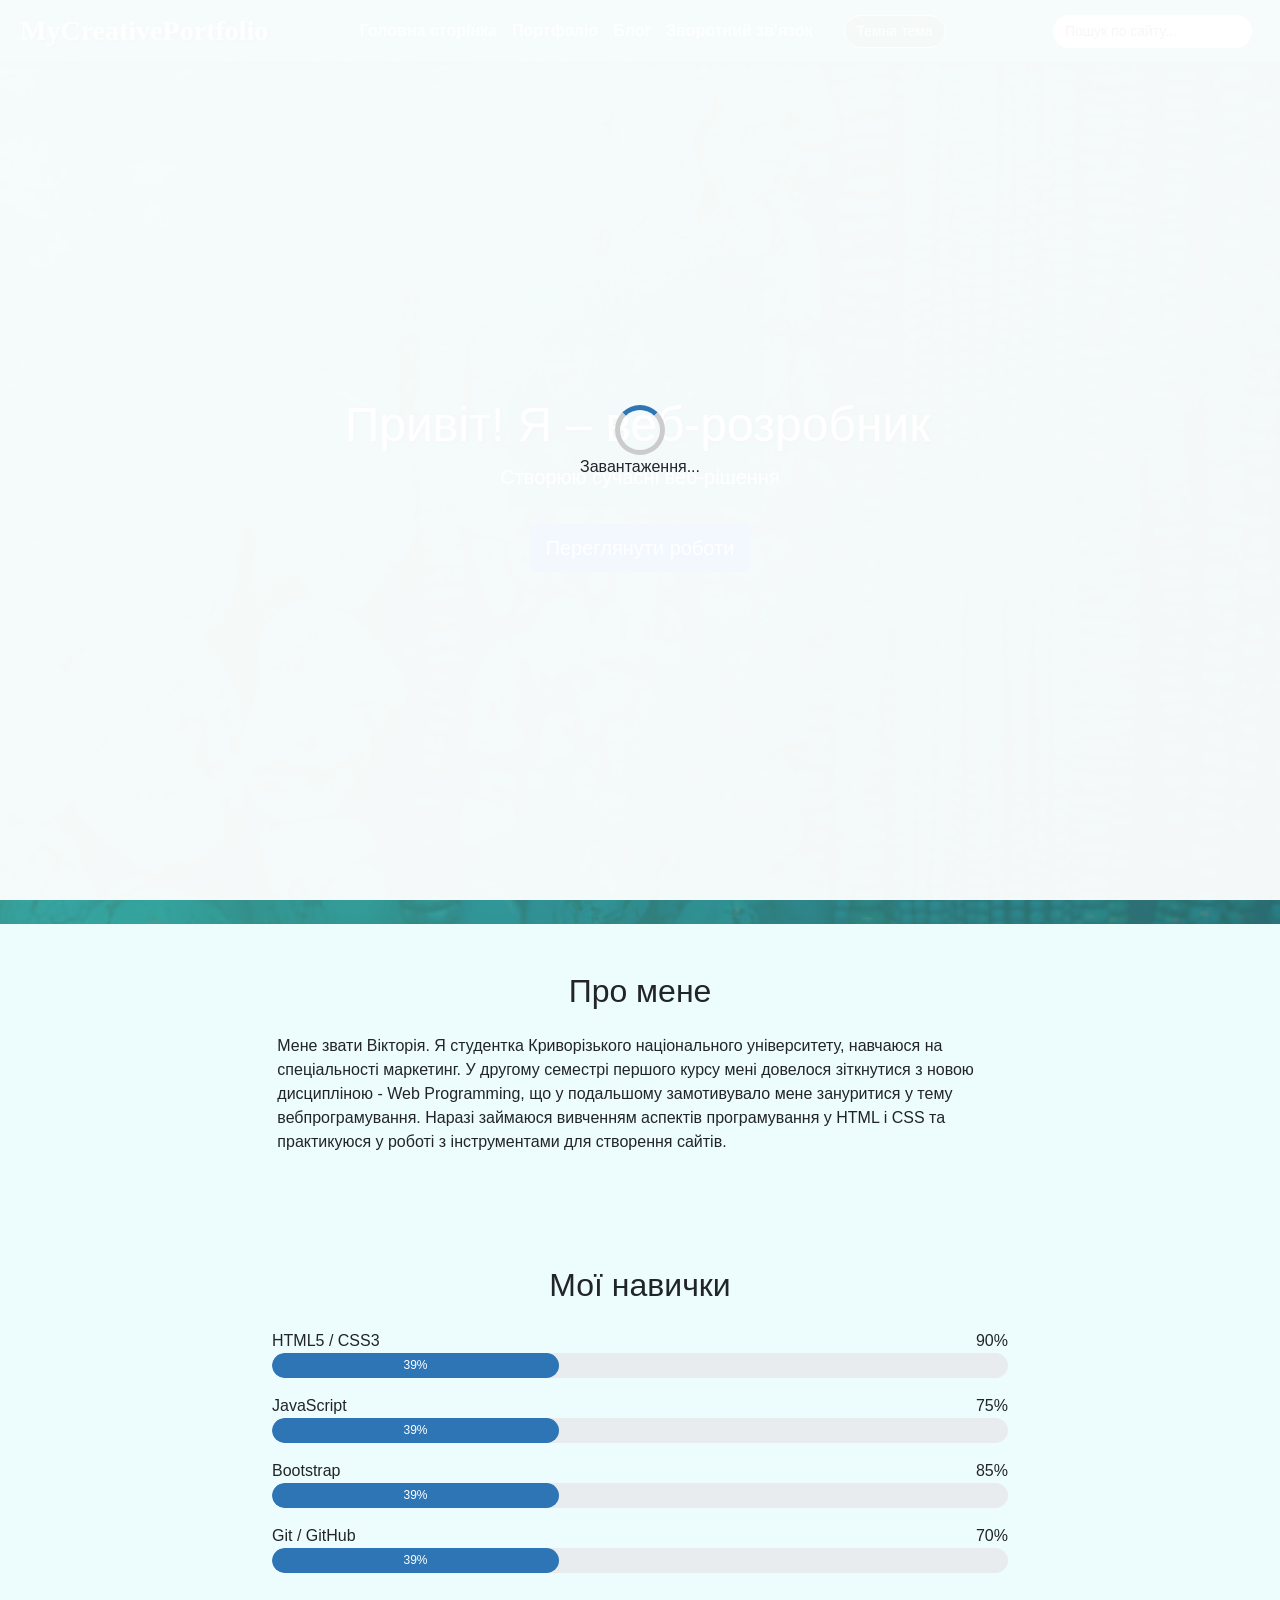
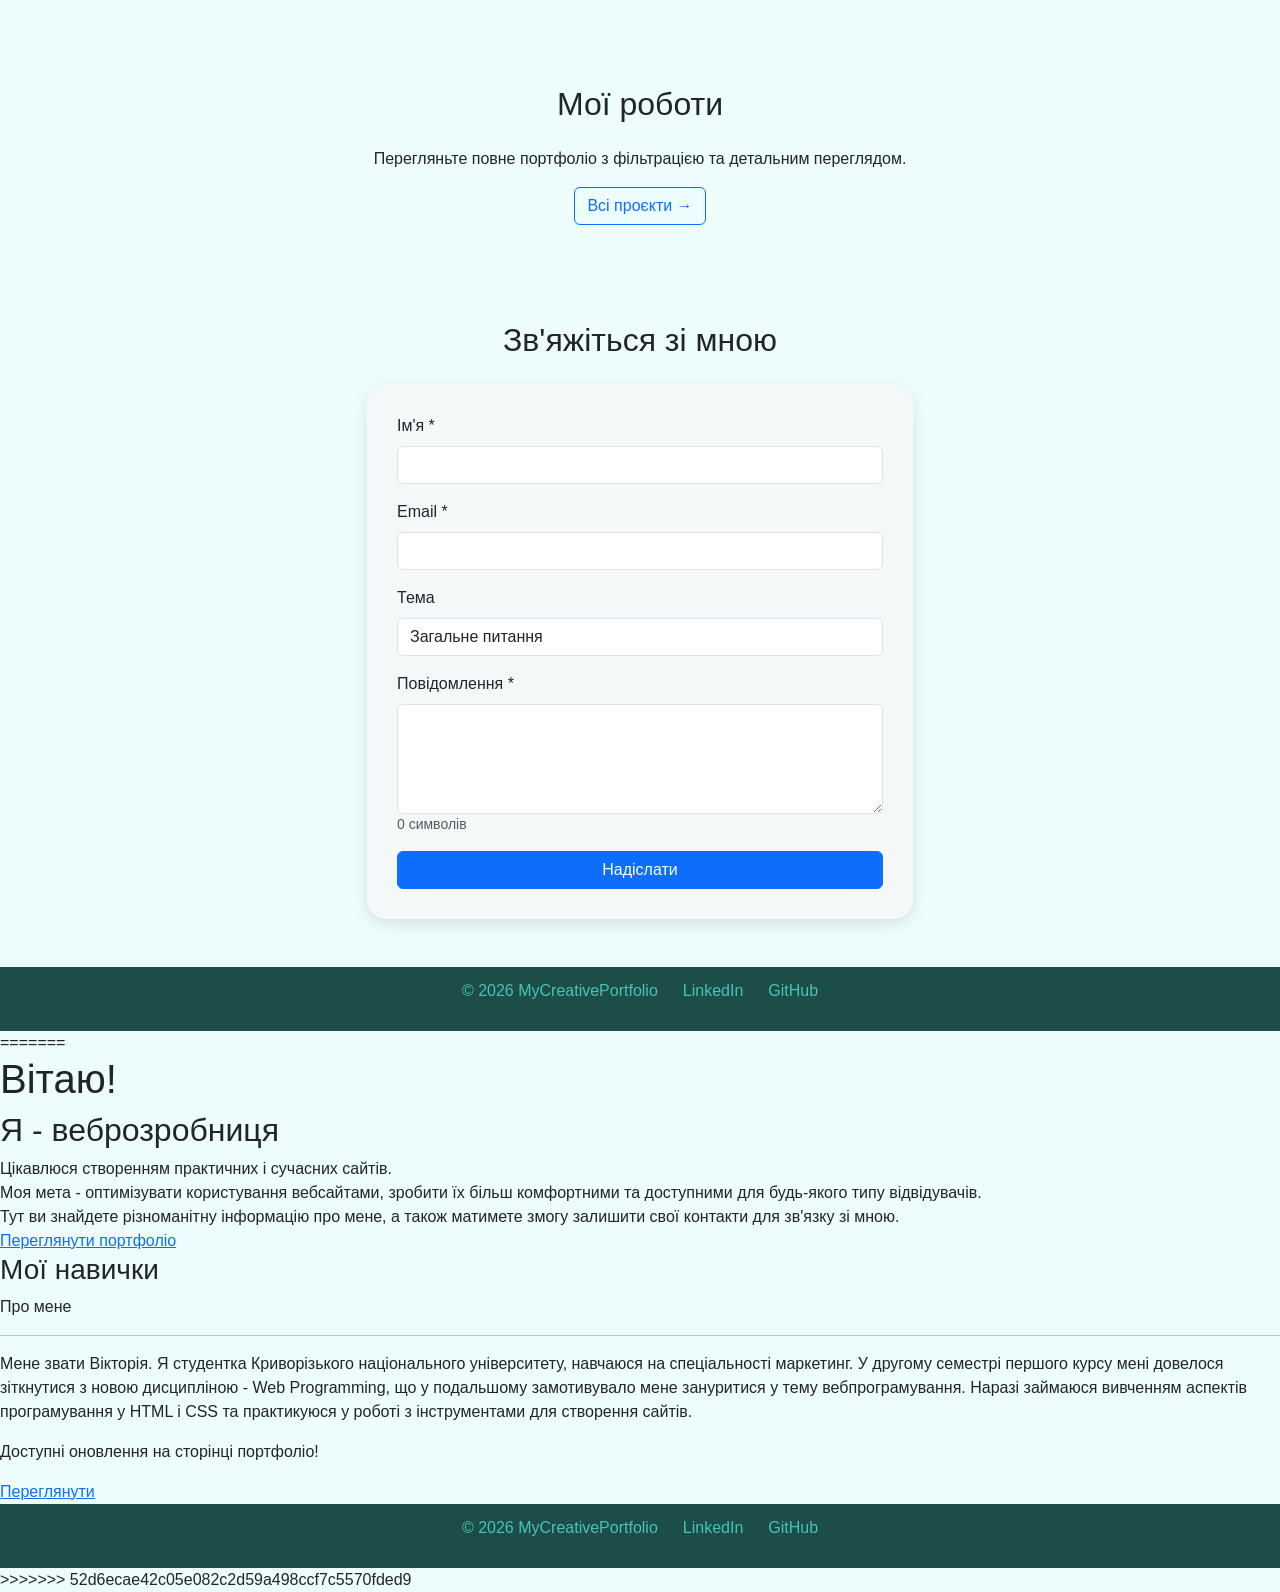
==== commit ce40ab4f: "Merge branch 'main' of https://github.com/vivicavolkova990/creativeeportfoliojava" ====
--- a/index.html
+++ b/index.html
@@ -1,3 +1,4 @@
+<<<<<<< HEAD
 <!DOCTYPE html>
 <html lang="ua">
 <head>
@@ -153,4 +154,69 @@
     <script src="js/typing.js"></script>
     <script src="js/main.js"></script>
 </body>
+=======
+<!DOCTYPE html>
+<html lang="ua">
+<head>
+    <meta charset="utf-8">
+    <meta name="author" content="Волкова Вікторія Григорівна">
+    <meta name="description" content="Мій перший вебсайт-портфоліо">
+    <meta name="keywords" content="Перший вебсайт, веброзробник початківець, вебпортфоліо, креативне портфоліо">
+    <title>CreativePotfolio</title>
+    <link href="https://cdn.jsdelivr.net/npm/bootstrap@5.3.0/dist/css/bootstrap.min.css" rel="stylesheet">
+    <link rel="stylesheet" href="css/style.css">
+</head>
+<body>
+    <div id="loader" class="loader-container">
+        <div class="spinner"></div>
+        <p>Завантаження...</p>
+    </div>
+    <div class="wrapper">
+<header>
+  <span class="logo">MyCreativePortfolio</span>
+  <nav>
+    <a href="index.html">Головна сторінка</a>
+    <a href="portfolio.html">Портфоліо</a>
+    <a href="blog.html">Блог</a>
+    <a href="contact.html">Зворотний зв'язок</a>
+    <button id="themeToggle" class="btn btn-warning btn-sm ms-3">Темна тема</button>
+  </nav>
+  <form class="d-flex ms-3">
+    <input class="form-control form-control-sm me-2" type="search" id="siteSearch" placeholder="Пошук по сайту...">
+  </form>
+</header>
+        <main>
+            <h1>Вітаю!</h1>
+            <h2>Я - веброзробниця</h2>
+            <div class="maininfo"> Цікавлюся створенням практичних і сучасних сайтів. <br> Моя мета - оптимізувати користування вебсайтами, зробити їх більш комфортними та доступними для будь-якого типу відвідувачів. <br> Тут ви знайдете різноманітну інформацію про мене, а також матимете змогу залишити свої контакти для зв'язку зі мною.</div>
+            <a href="portfolio.html" target="_self" class="fifthbutton">Переглянути портфоліо</a>
+        </main>
+        <div class="myskills">
+            <h3 class="firstp">Мої навички</h3>
+            <div id="skillsList"></div>
+        </div>
+
+        <div class="firstelement">
+            <p class="thirdp">Про мене</p>
+            <hr>
+            <p class="abtmeparagraph">Мене звати Вікторія. Я студентка Криворізького національного університету, навчаюся на спеціальності маркетинг.
+У другому семестрі першого курсу мені довелося зіткнутися з новою дисципліною - Web Programming, що у подальшому замотивувало мене зануритися у тему вебпрограмування.
+Наразі займаюся вивченням аспектів програмування у HTML і CSS та практикуюся у роботі з інструментами для створення сайтів.</p>
+        </div>
+    </div>
+
+    <div class="popup-banner">
+        <p>Доступні оновлення на сторінці портфоліо!</p>
+        <a href="portfolio.html" class="popup-btn">Переглянути</a>
+    </div>
+    <footer>
+    <p class="copyright">&copy; 2026 MyCreativePortfolio</p>
+    <p class="links"><a href="https://ua.linkedin.com/in/viktoria-volkova-a5588b3b1">LinkedIn</a></p>
+    <p class="links"><a href="https://github.com/vivicavolkova990">GitHub</a></p>
+    </footer>
+    <button id="scrollTopBtn" class="scroll-top-btn" title="Прокрутити нагору">↑</button>
+    <script src="https://cdn.jsdelivr.net/npm/bootstrap@5.3.0/dist/js/bootstrap.bundle.min.js"></script>
+    <script src="js/main.js"></script>
+</body>
+>>>>>>> 52d6ecae42c05e082c2d59a498ccf7c5570fded9
 </html>
--- a/css/style.css
+++ b/css/style.css
@@ -1,6 +1,3 @@
-/* ============================================
-   Глобальні стилі та скидання
-   ============================================ */
 * {
     margin: 0;
     padding: 0;
@@ -24,9 +21,6 @@
     flex: 1;
 }
 
-/* ============================================
-   Header (фіксований)
-   ============================================ */
 header {
     background-color: rgb(70, 196, 183);
     display: flex;
@@ -75,7 +69,6 @@
     font-weight: bold;
 }
 
-/* Кнопка теми */
 #themeToggle {
     background-color: rgba(0,0,0,0.2);
     border: 1px solid white;
@@ -89,7 +82,6 @@
     background-color: rgba(255,255,255,0.3);
 }
 
-/* Пошук */
 .d-flex.ms-3 {
     display: flex;
     margin-left: 10px;
@@ -100,11 +92,8 @@
     padding: 6px 12px;
 }
 
-/* ============================================
-   Основний контент (компенсація фіксованого header)
-   ============================================ */
 main, .container, section[id] {
-    scroll-margin-top: 80px; /* для якорів */
+    scroll-margin-top: 80px; 
 }
 
 section[id] {
@@ -141,14 +130,10 @@
     50% { opacity: 0; }
 }
 
-/* Секції за замовчуванням */
 .about-section, .skills-section, .portfolio-section, .contact-section {
     background-color: transparent;
 }
 
-/* ============================================
-   Scroll Reveal
-   ============================================ */
 .hidden {
     opacity: 0;
     transform: translateY(30px);
@@ -159,9 +144,6 @@
     transform: translateY(0);
 }
 
-/* ============================================
-   Progress bars (навички)
-   ============================================ */
 .skill-item {
     margin-bottom: 1.5rem;
 }
@@ -181,10 +163,6 @@
     border-radius: 20px;
     transition: width 0.1s linear;
 }
-
-/* ============================================
-   Картки портфоліо (на index.html preview)
-   ============================================ */
 .card {
     background-color: rgba(70, 196, 183, 0.2);
     border: 2px solid rgba(255,255,255,0.5);
@@ -196,9 +174,6 @@
     box-shadow: 0 10px 20px rgba(0,0,0,0.1);
 }
 
-/* ============================================
-   Форма контактів
-   ============================================ */
 .contact-card {
     background-color: #f4f8f9;
     border-radius: 20px;
@@ -219,9 +194,6 @@
     color: #155724;
 }
 
-/* ============================================
-   Footer
-   ============================================ */
 footer {
     background-color: rgb(28, 77, 72);
     color: rgb(70, 196, 183);
@@ -240,9 +212,6 @@
     color: white;
 }
 
-/* ============================================
-   Кнопка Scroll to top
-   ============================================ */
 .scroll-top-btn {
     position: fixed;
     bottom: 30px;
@@ -264,9 +233,6 @@
     transform: translateY(-5px);
 }
 
-/* ============================================
-   Loader
-   ============================================ */
 .loader-container {
     position: fixed;
     top: 0;
@@ -292,9 +258,6 @@
     to { transform: rotate(360deg); }
 }
 
-/* ============================================
-   Toast повідомлення для візитів
-   ============================================ */
 .welcome-toast {
     position: fixed;
     bottom: 100px;
@@ -313,9 +276,6 @@
     100% { opacity: 0; visibility: hidden; }
 }
 
-/* ============================================
-   Lightbox (для галереї)
-   ============================================ */
 .lightbox-overlay {
     position: fixed;
     top: 0; left: 0;
@@ -372,9 +332,6 @@
     color: white;
 }
 
-/* ============================================
-   Темна тема
-   ============================================ */
 body.dark-theme {
     background-color: #1a1a2e;
     color: #e0e0e0;
@@ -422,9 +379,6 @@
     color: #1a1a2e;
 }
 
-/* ============================================
-   Стилі для сторінок портфоліо, блогу (збереження оригіналу)
-   ============================================ */
 .portfolio h1, .blog-section h1, .contact-section h1 {
     color: rgb(43, 91, 91);
     text-shadow: 2px 2px 2px rgba(25, 54, 54, 0.375);
--- a/css/style.css
+++ b/css/style.css
@@ -1,6 +1,3 @@
-/* ============================================
-   Глобальні стилі та скидання
-   ============================================ */
 * {
     margin: 0;
     padding: 0;
@@ -24,9 +21,6 @@
     flex: 1;
 }
 
-/* ============================================
-   Header (фіксований)
-   ============================================ */
 header {
     background-color: rgb(70, 196, 183);
     display: flex;
@@ -75,7 +69,6 @@
     font-weight: bold;
 }
 
-/* Кнопка теми */
 #themeToggle {
     background-color: rgba(0,0,0,0.2);
     border: 1px solid white;
@@ -89,7 +82,6 @@
     background-color: rgba(255,255,255,0.3);
 }
 
-/* Пошук */
 .d-flex.ms-3 {
     display: flex;
     margin-left: 10px;
@@ -100,11 +92,8 @@
     padding: 6px 12px;
 }
 
-/* ============================================
-   Основний контент (компенсація фіксованого header)
-   ============================================ */
 main, .container, section[id] {
-    scroll-margin-top: 80px; /* для якорів */
+    scroll-margin-top: 80px; 
 }
 
 section[id] {
@@ -141,14 +130,10 @@
     50% { opacity: 0; }
 }
 
-/* Секції за замовчуванням */
 .about-section, .skills-section, .portfolio-section, .contact-section {
     background-color: transparent;
 }
 
-/* ============================================
-   Scroll Reveal
-   ============================================ */
 .hidden {
     opacity: 0;
     transform: translateY(30px);
@@ -159,9 +144,6 @@
     transform: translateY(0);
 }
 
-/* ============================================
-   Progress bars (навички)
-   ============================================ */
 .skill-item {
     margin-bottom: 1.5rem;
 }
@@ -181,10 +163,6 @@
     border-radius: 20px;
     transition: width 0.1s linear;
 }
-
-/* ============================================
-   Картки портфоліо (на index.html preview)
-   ============================================ */
 .card {
     background-color: rgba(70, 196, 183, 0.2);
     border: 2px solid rgba(255,255,255,0.5);
@@ -196,9 +174,6 @@
     box-shadow: 0 10px 20px rgba(0,0,0,0.1);
 }
 
-/* ============================================
-   Форма контактів
-   ============================================ */
 .contact-card {
     background-color: #f4f8f9;
     border-radius: 20px;
@@ -219,9 +194,6 @@
     color: #155724;
 }
 
-/* ============================================
-   Footer
-   ============================================ */
 footer {
     background-color: rgb(28, 77, 72);
     color: rgb(70, 196, 183);
@@ -240,9 +212,6 @@
     color: white;
 }
 
-/* ============================================
-   Кнопка Scroll to top
-   ============================================ */
 .scroll-top-btn {
     position: fixed;
     bottom: 30px;
@@ -264,9 +233,6 @@
     transform: translateY(-5px);
 }
 
-/* ============================================
-   Loader
-   ============================================ */
 .loader-container {
     position: fixed;
     top: 0;
@@ -292,9 +258,6 @@
     to { transform: rotate(360deg); }
 }
 
-/* ============================================
-   Toast повідомлення для візитів
-   ============================================ */
 .welcome-toast {
     position: fixed;
     bottom: 100px;
@@ -313,9 +276,6 @@
     100% { opacity: 0; visibility: hidden; }
 }
 
-/* ============================================
-   Lightbox (для галереї)
-   ============================================ */
 .lightbox-overlay {
     position: fixed;
     top: 0; left: 0;
@@ -372,9 +332,6 @@
     color: white;
 }
 
-/* ============================================
-   Темна тема
-   ============================================ */
 body.dark-theme {
     background-color: #1a1a2e;
     color: #e0e0e0;
@@ -422,9 +379,6 @@
     color: #1a1a2e;
 }
 
-/* ============================================
-   Стилі для сторінок портфоліо, блогу (збереження оригіналу)
-   ============================================ */
 .portfolio h1, .blog-section h1, .contact-section h1 {
     color: rgb(43, 91, 91);
     text-shadow: 2px 2px 2px rgba(25, 54, 54, 0.375);
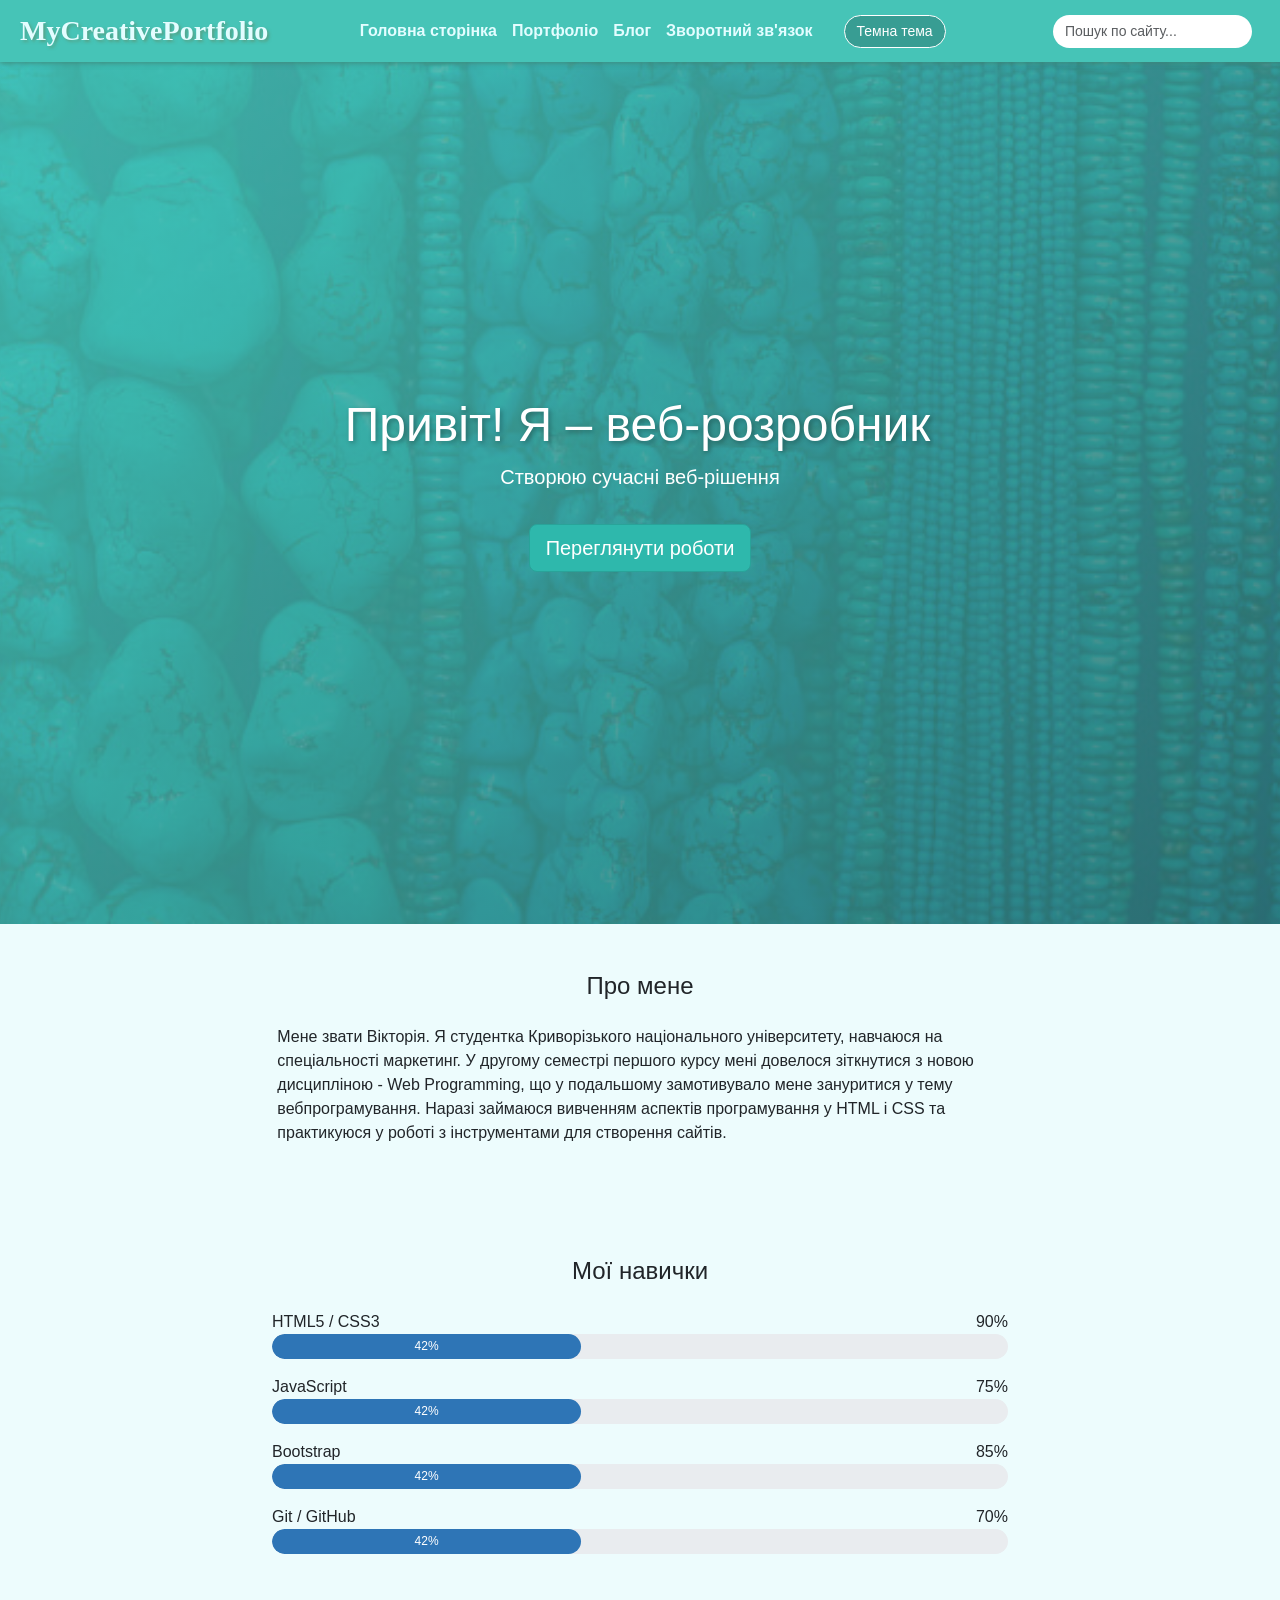
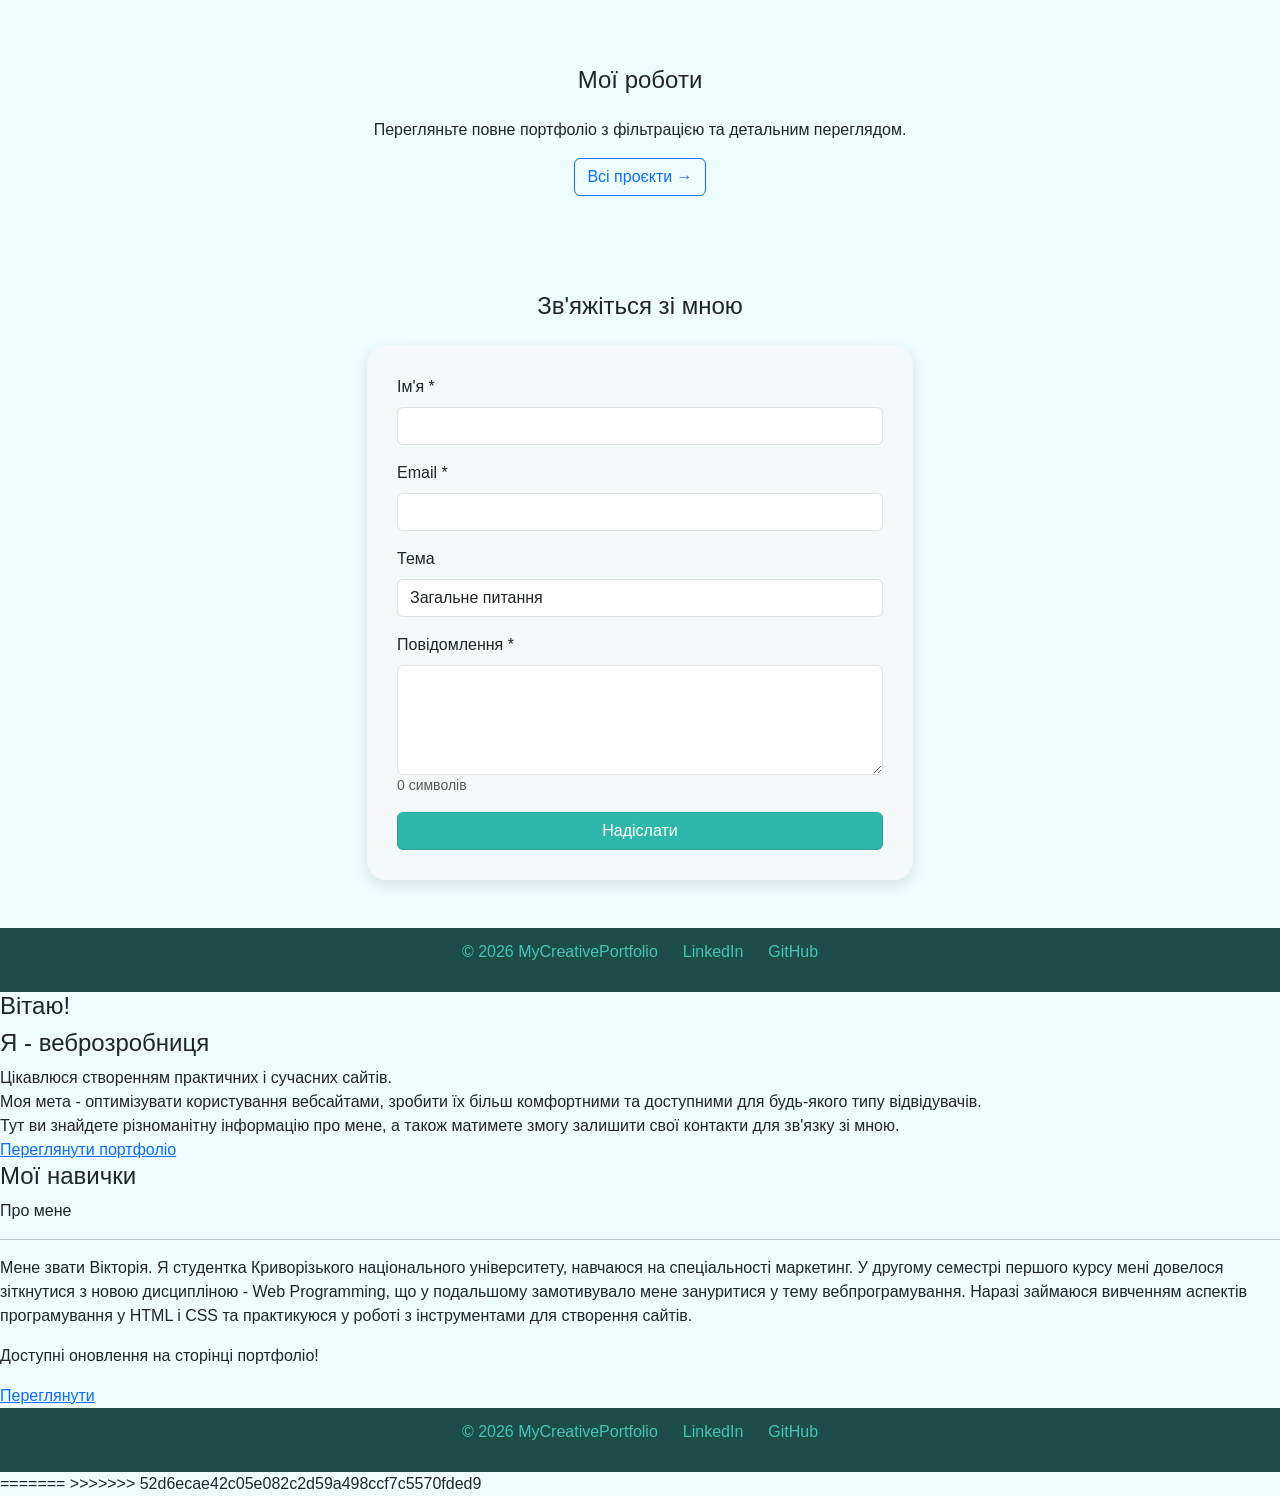
==== commit 3b3757ec: "LW8-updates" ====
--- a/index.html
+++ b/index.html
@@ -154,7 +154,6 @@
     <script src="js/typing.js"></script>
     <script src="js/main.js"></script>
 </body>
-=======
 <!DOCTYPE html>
 <html lang="ua">
 <head>
@@ -167,10 +166,7 @@
     <link rel="stylesheet" href="css/style.css">
 </head>
 <body>
-    <div id="loader" class="loader-container">
-        <div class="spinner"></div>
-        <p>Завантаження...</p>
-    </div>
+
     <div class="wrapper">
 <header>
   <span class="logo">MyCreativePortfolio</span>
@@ -215,8 +211,13 @@
     <p class="links"><a href="https://github.com/vivicavolkova990">GitHub</a></p>
     </footer>
     <button id="scrollTopBtn" class="scroll-top-btn" title="Прокрутити нагору">↑</button>
-    <script src="https://cdn.jsdelivr.net/npm/bootstrap@5.3.0/dist/js/bootstrap.bundle.min.js"></script>
-    <script src="js/main.js"></script>
+<script src="https://cdn.jsdelivr.net/npm/bootstrap@5.3.0/dist/js/bootstrap.bundle.min.js"></script>
+<script src="js/storage.js"></script>
+<script src="js/scroll-reveal.js"></script>
+<script src="js/smooth-scroll.js"></script>
+<script src="js/typing.js"></script>
+<script src="js/main.js"></script>
 </body>
+=======
 >>>>>>> 52d6ecae42c05e082c2d59a498ccf7c5570fded9
 </html>
--- a/css/style.css
+++ b/css/style.css
@@ -3,7 +3,52 @@
     padding: 0;
     box-sizing: border-box;
 }
-
+:root {
+    --primary-hue: 175;
+    --heading-size: 24px;
+    --border-radius: 8px;
+}
+header {
+    background-color: hsl(var(--primary-hue), 50%, 50%);
+}
+.btn-primary {
+    background-color: hsl(var(--primary-hue), 60%, 45%);
+    border-color: hsl(var(--primary-hue), 60%, 40%);
+}
+.btn-primary:hover {
+    background-color: hsl(var(--primary-hue), 60%, 35%);
+}
+h1, h2, h3, .logo {
+    font-size: var(--heading-size);
+}
+.card, .contact-card, .post-card, .sidebar-card, .progress {
+    border-radius: var(--border-radius);
+}
+.table {
+    border-radius: var(--border-radius);
+    overflow: hidden;
+}
+#projectsTable tbody tr.selected {
+    background-color: #fff3cd !important;
+}
+#projectsTable th {
+    cursor: pointer;
+    user-select: none;
+}
+#projectsTable th:hover {
+    background-color: #cfe2ff;
+}
+/* drag-and-drop стилі */
+.project-card.dragging {
+    opacity: 0.5;
+    cursor: grabbing;
+}
+.project-card {
+    cursor: grab;
+}
+.project-card:active {
+    cursor: grabbing;
+}
 html, body {
     height: 100%;
 }
@@ -233,31 +278,6 @@
     transform: translateY(-5px);
 }
 
-.loader-container {
-    position: fixed;
-    top: 0;
-    left: 0;
-    width: 100%;
-    height: 100%;
-    background: rgba(255,255,255,0.95);
-    display: flex;
-    flex-direction: column;
-    justify-content: center;
-    align-items: center;
-    z-index: 9999;
-}
-.spinner {
-    width: 50px;
-    height: 50px;
-    border: 5px solid #ccc;
-    border-top: 5px solid #2E75B6;
-    border-radius: 50%;
-    animation: spin 1s linear infinite;
-}
-@keyframes spin {
-    to { transform: rotate(360deg); }
-}
-
 .welcome-toast {
     position: fixed;
     bottom: 100px;
@@ -408,7 +428,6 @@
     color: white;
 }
 
-/* Адаптивність */
 @media (max-width: 768px) {
     header {
         flex-direction: column;
--- a/css/style.css
+++ b/css/style.css
@@ -3,7 +3,52 @@
     padding: 0;
     box-sizing: border-box;
 }
-
+:root {
+    --primary-hue: 175;
+    --heading-size: 24px;
+    --border-radius: 8px;
+}
+header {
+    background-color: hsl(var(--primary-hue), 50%, 50%);
+}
+.btn-primary {
+    background-color: hsl(var(--primary-hue), 60%, 45%);
+    border-color: hsl(var(--primary-hue), 60%, 40%);
+}
+.btn-primary:hover {
+    background-color: hsl(var(--primary-hue), 60%, 35%);
+}
+h1, h2, h3, .logo {
+    font-size: var(--heading-size);
+}
+.card, .contact-card, .post-card, .sidebar-card, .progress {
+    border-radius: var(--border-radius);
+}
+.table {
+    border-radius: var(--border-radius);
+    overflow: hidden;
+}
+#projectsTable tbody tr.selected {
+    background-color: #fff3cd !important;
+}
+#projectsTable th {
+    cursor: pointer;
+    user-select: none;
+}
+#projectsTable th:hover {
+    background-color: #cfe2ff;
+}
+/* drag-and-drop стилі */
+.project-card.dragging {
+    opacity: 0.5;
+    cursor: grabbing;
+}
+.project-card {
+    cursor: grab;
+}
+.project-card:active {
+    cursor: grabbing;
+}
 html, body {
     height: 100%;
 }
@@ -233,31 +278,6 @@
     transform: translateY(-5px);
 }
 
-.loader-container {
-    position: fixed;
-    top: 0;
-    left: 0;
-    width: 100%;
-    height: 100%;
-    background: rgba(255,255,255,0.95);
-    display: flex;
-    flex-direction: column;
-    justify-content: center;
-    align-items: center;
-    z-index: 9999;
-}
-.spinner {
-    width: 50px;
-    height: 50px;
-    border: 5px solid #ccc;
-    border-top: 5px solid #2E75B6;
-    border-radius: 50%;
-    animation: spin 1s linear infinite;
-}
-@keyframes spin {
-    to { transform: rotate(360deg); }
-}
-
 .welcome-toast {
     position: fixed;
     bottom: 100px;
@@ -408,7 +428,6 @@
     color: white;
 }
 
-/* Адаптивність */
 @media (max-width: 768px) {
     header {
         flex-direction: column;
